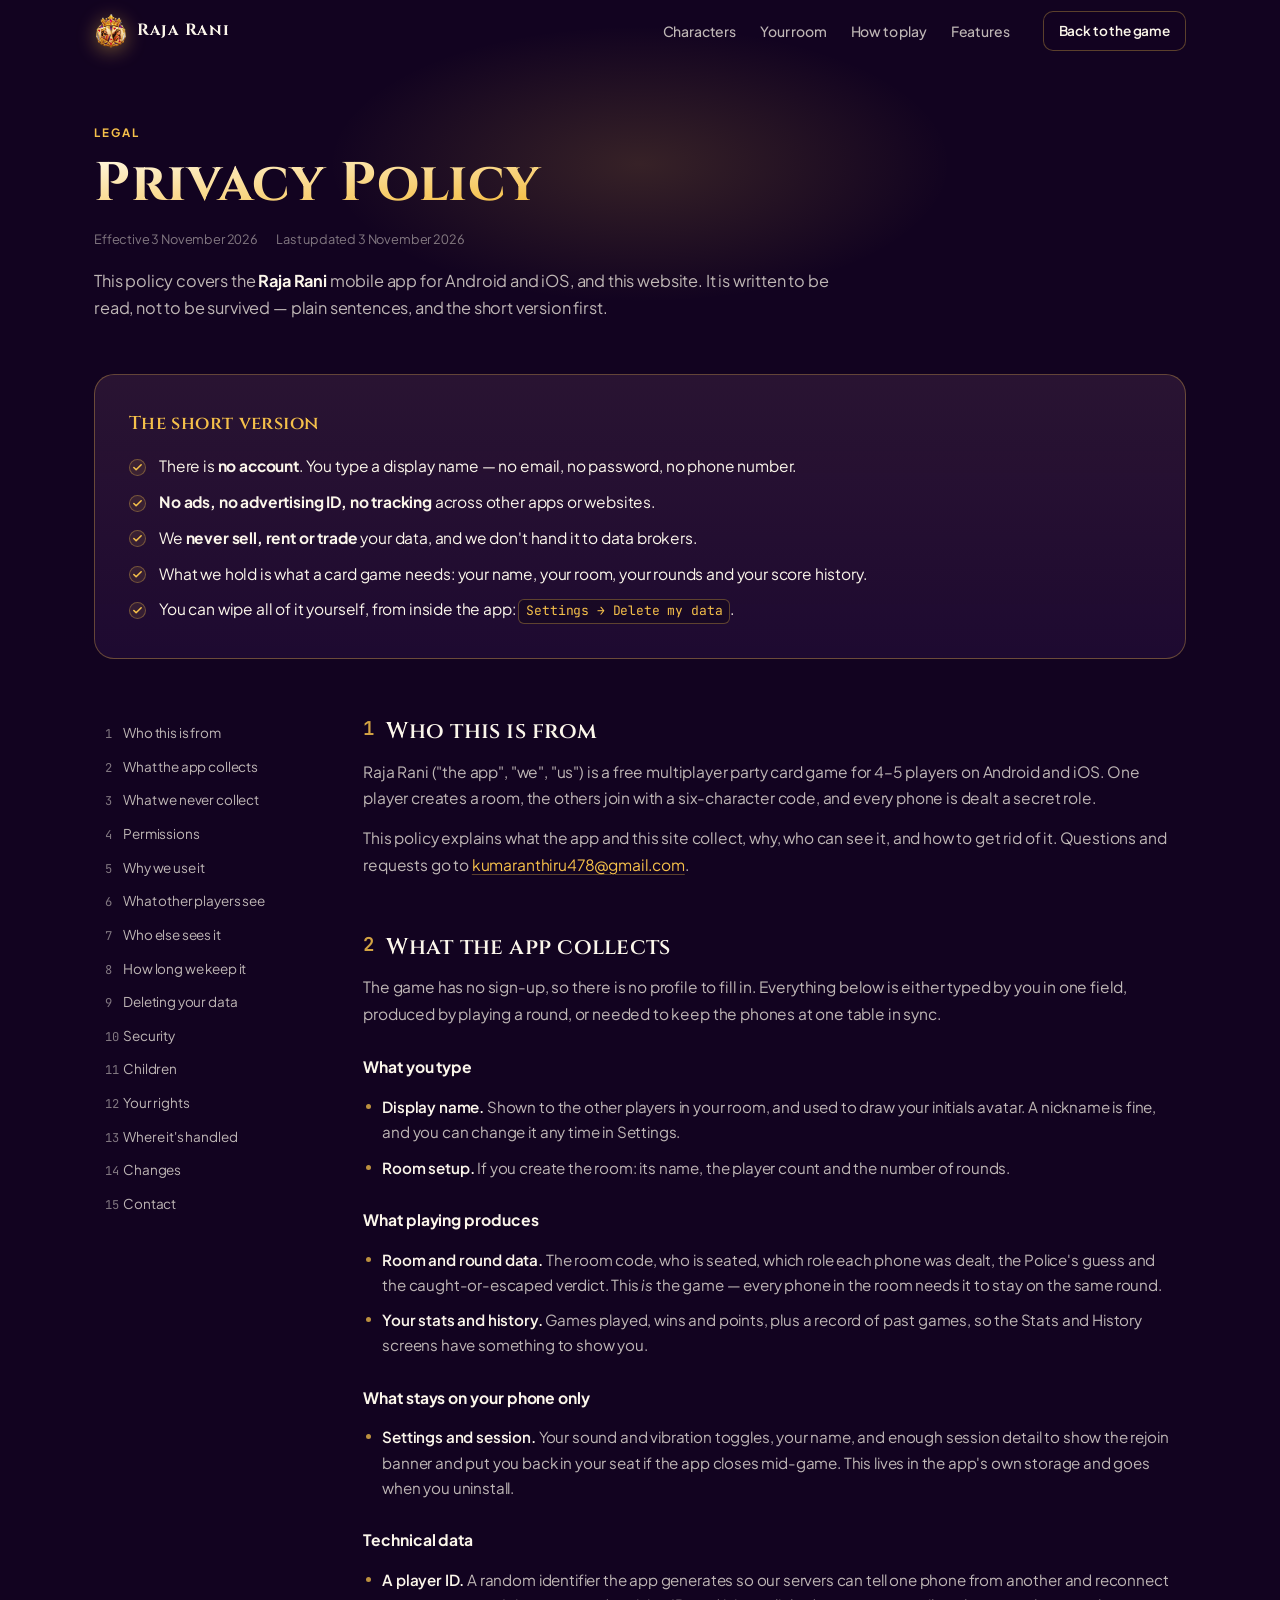
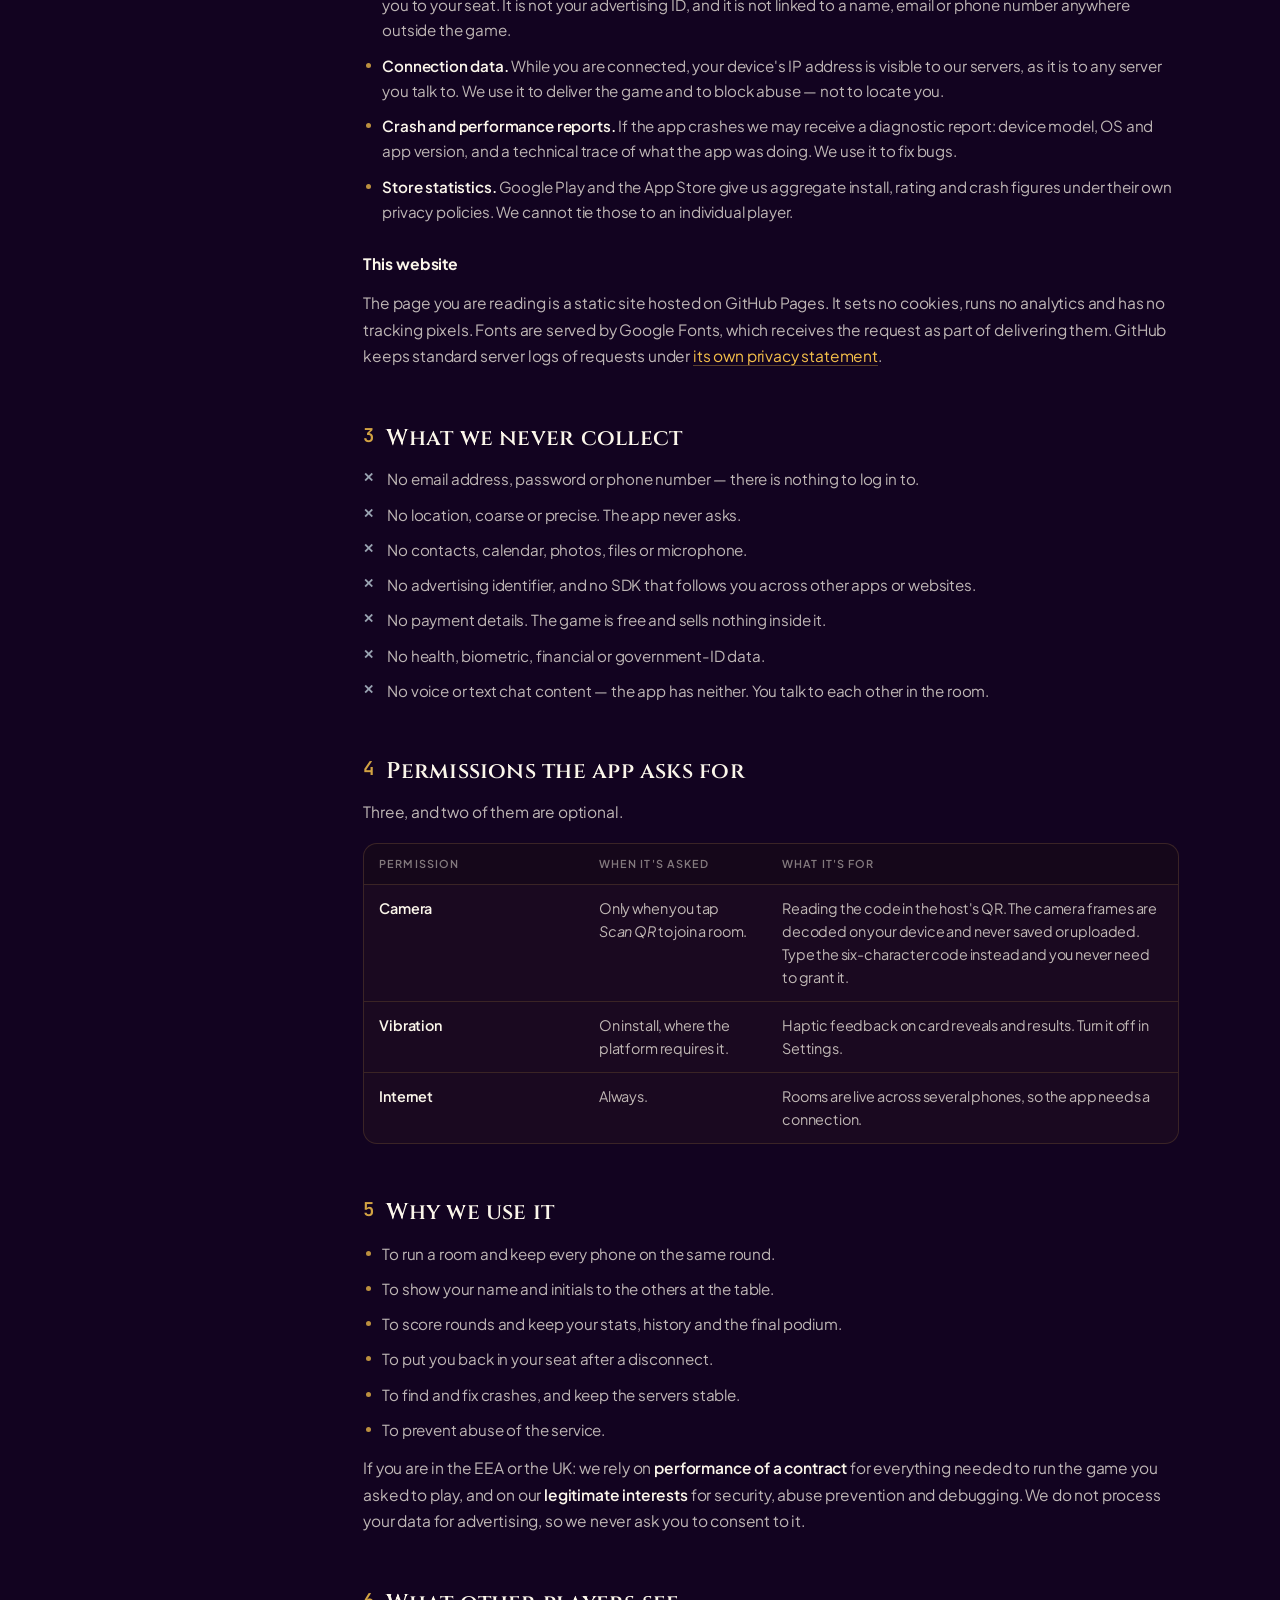
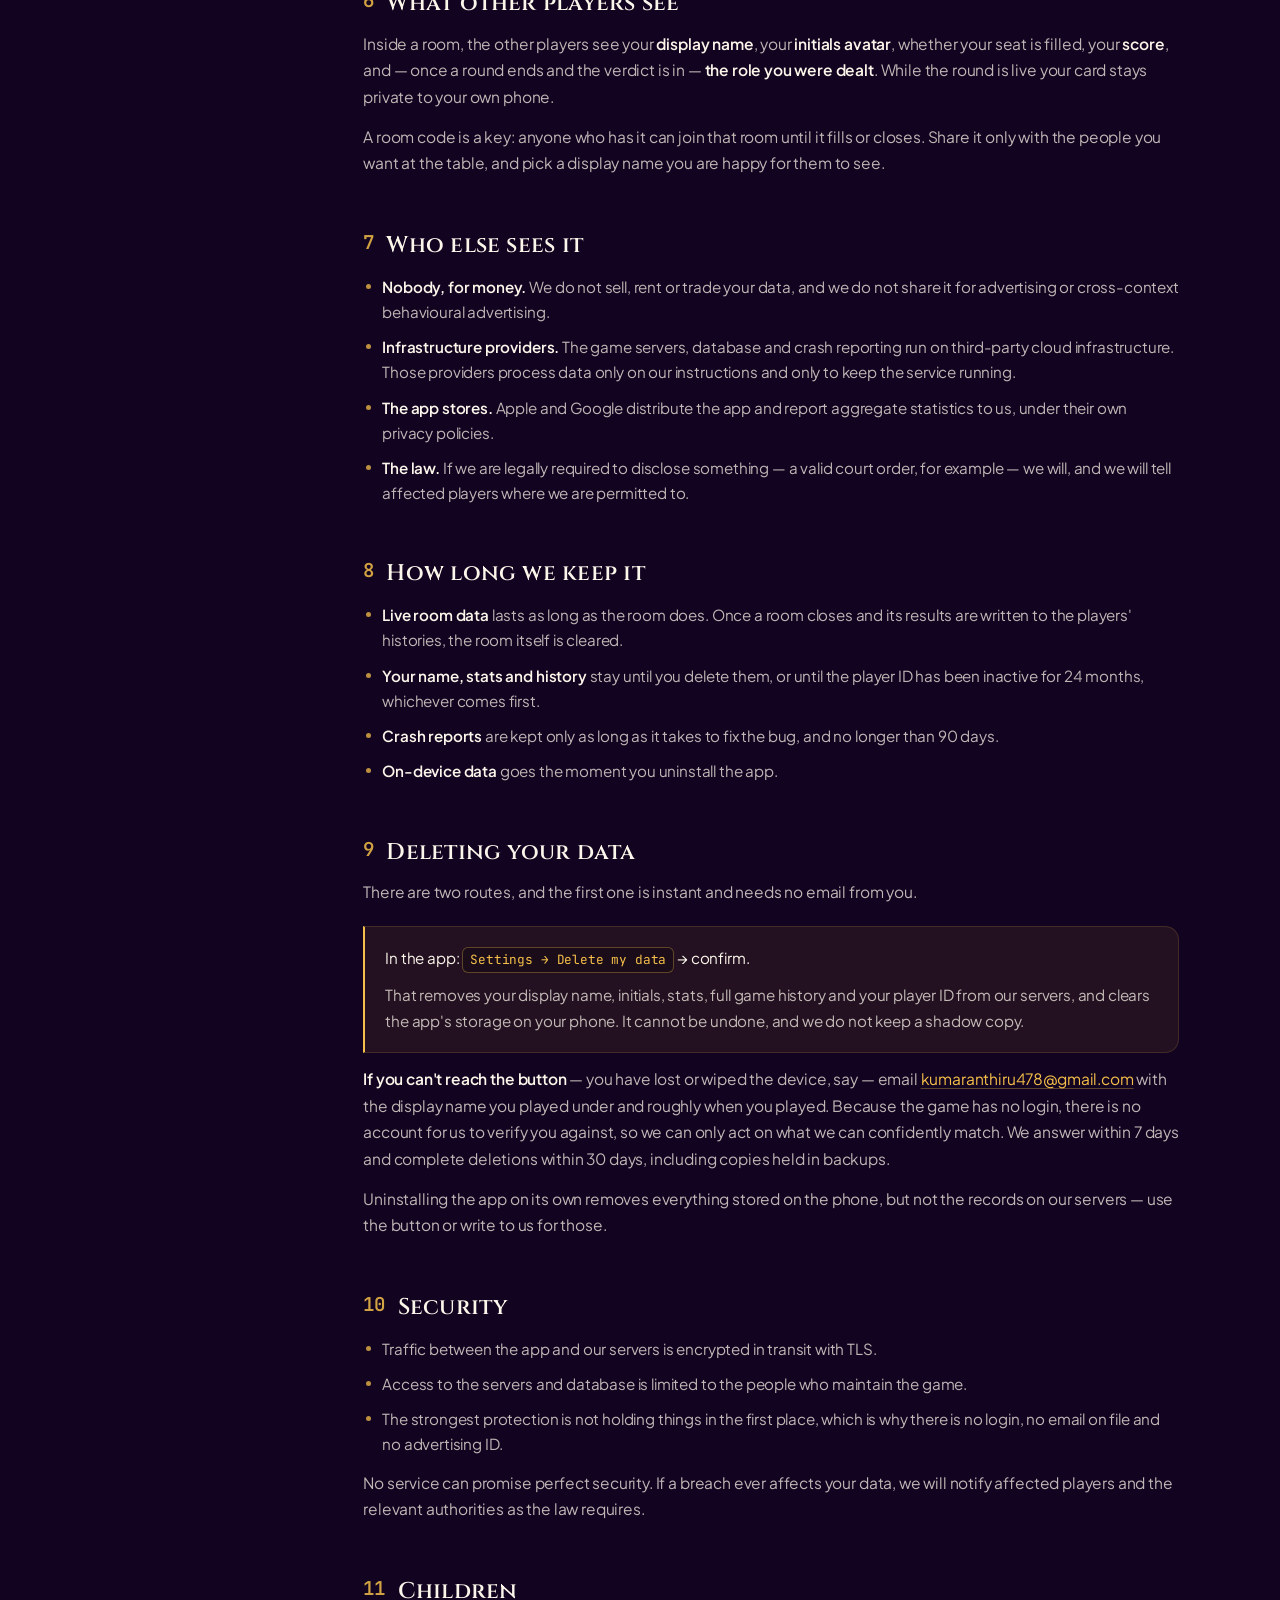
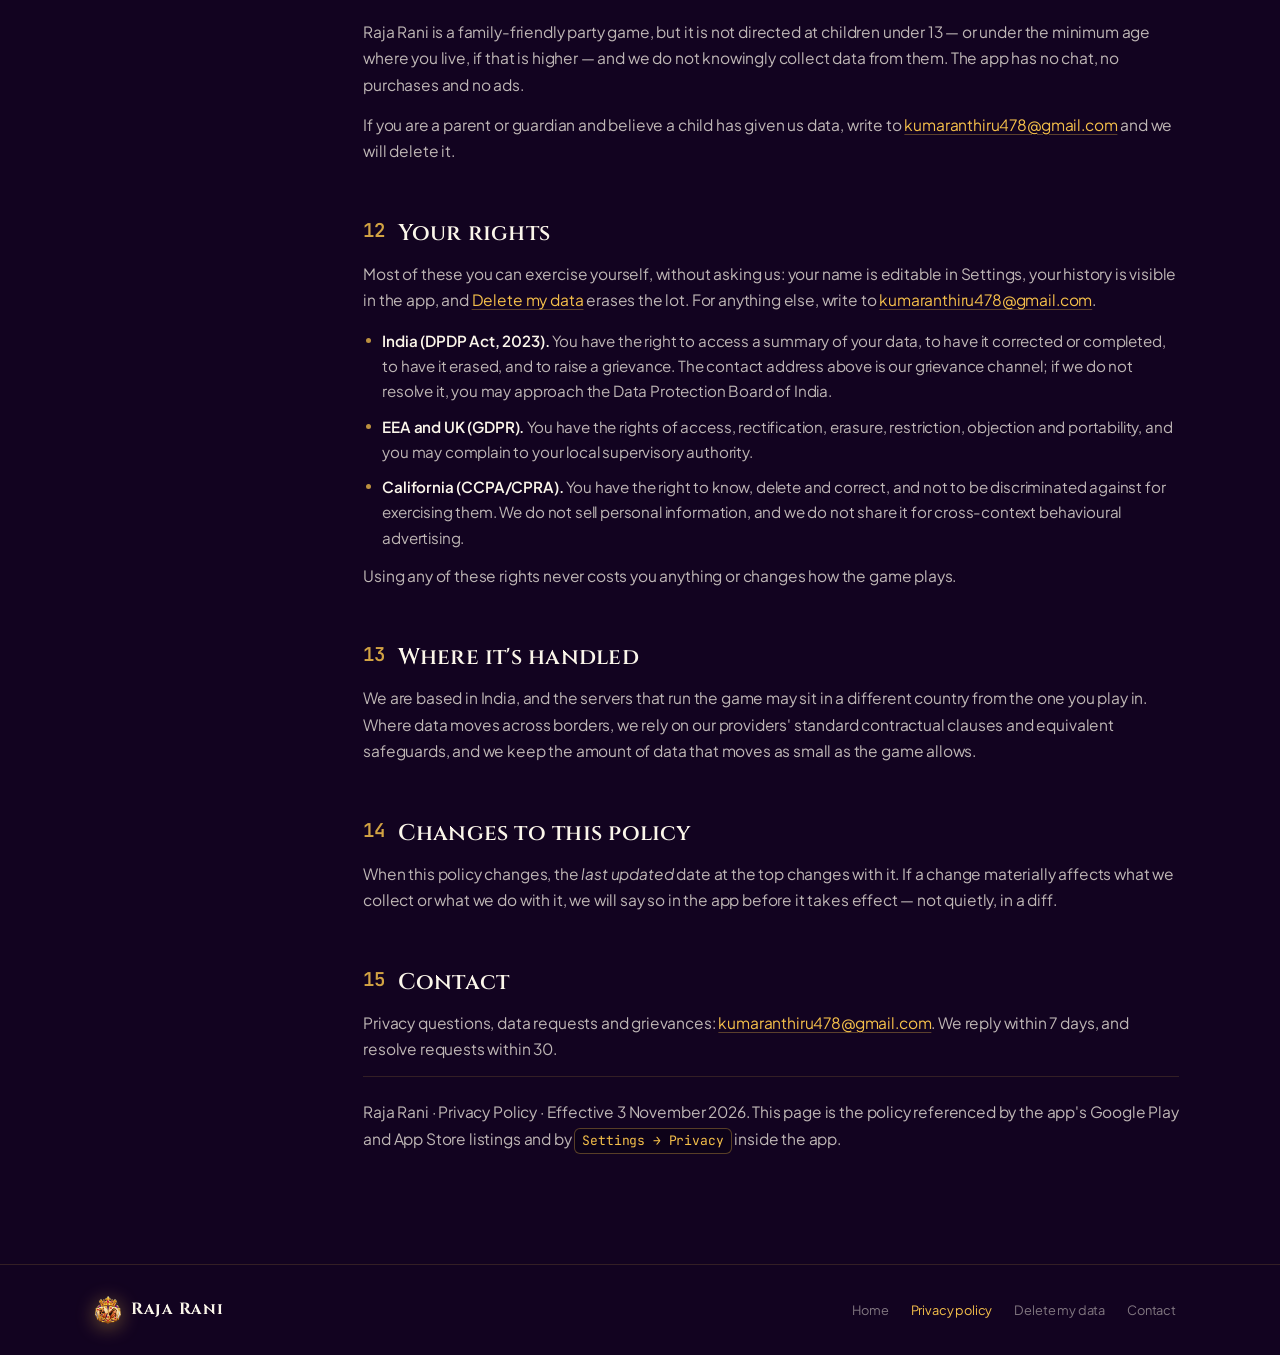
==== privacy.html @ 9cdfa35e "Add the privacy policy page required for the store listings Google Play and App Store review both ne" ====
<!DOCTYPE html>
<html lang="en">
<head>
<meta charset="utf-8">
<meta name="viewport" content="width=device-width, initial-scale=1, viewport-fit=cover">
<title>Privacy Policy — Raja Rani</title>
<meta name="description" content="The privacy policy for the Raja Rani multiplayer party card game: what the app collects, why, who can see it, and how to delete all of it. No login, no ads, no tracking.">
<meta name="color-scheme" content="dark">
<meta name="theme-color" content="#130321">
<meta name="robots" content="index, follow">
<meta property="og:title" content="Privacy Policy — Raja Rani">
<meta property="og:description" content="What the Raja Rani app collects, why, and how to delete it. No login, no ads, no tracking.">
<meta property="og:type" content="website">
<meta property="og:image" content="assets/img/logo.webp">
<link rel="preconnect" href="https://fonts.googleapis.com">
<link rel="preconnect" href="https://fonts.gstatic.com" crossorigin>
<link href="https://fonts.googleapis.com/css2?family=Cinzel:wght@500;600;700&family=Plus+Jakarta+Sans:wght@400;500;600;700&family=JetBrains+Mono:wght@500&display=swap" rel="stylesheet">
<link rel="stylesheet" href="styles.css">
<link rel="icon" href="assets/img/logo.webp">
<link rel="canonical" href="https://iamthirukkumaran.github.io/raja_rani/privacy.html">
</head>
<body>
<a class="skip-link" href="#main">Skip to content</a>

<!-- ───────── NAV ───────── -->
<header class="nav" id="nav">
  <div class="nav__inner">
    <a class="brand" href="index.html" aria-label="Raja Rani, back to the home page">
      <img class="brand__mark" src="assets/img/logo.webp" alt="" width="36" height="36" decoding="async">
      <span class="brand__name">Raja&nbsp;Rani</span>
    </a>
    <nav class="nav__links" aria-label="Sections">
      <a href="index.html#roles">Characters</a>
      <a href="index.html#rooms">Your room</a>
      <a href="index.html#round">How to play</a>
      <a href="index.html#features">Features</a>
    </nav>
    <div class="nav__actions">
      <a class="btn btn--ghost btn--sm" href="index.html">Back to the game</a>
    </div>
  </div>
</header>

<main id="main" class="legal-page">
<div class="wrap">

  <div class="legal-head">
    <div class="legal-head__glow" aria-hidden="true"></div>
    <p class="eyebrow">Legal</p>
    <h1 class="legal-title">Privacy&nbsp;Policy</h1>
    <p class="legal-meta">
      <span>Effective 3 November 2026</span>
      <span>Last updated 3 November 2026</span>
    </p>
    <p class="legal-intro">
      This policy covers the <strong>Raja Rani</strong> mobile app for Android and iOS, and this website.
      It is written to be read, not to be survived — plain sentences, and the short version first.
    </p>
  </div>

  <section class="tldr" aria-labelledby="tldr-t">
    <h2 class="tldr__title" id="tldr-t">The short version</h2>
    <ul class="tldr__list">
      <li>There is <strong>no account</strong>. You type a display name — no email, no password, no phone number.</li>
      <li><strong>No ads, no advertising ID, no tracking</strong> across other apps or websites.</li>
      <li>We <strong>never sell, rent or trade</strong> your data, and we don't hand it to data brokers.</li>
      <li>What we hold is what a card game needs: your name, your room, your rounds and your score history.</li>
      <li>You can wipe all of it yourself, from inside the app: <span class="lpath">Settings → Delete my data</span>.</li>
    </ul>
  </section>

  <div class="legal">

    <!-- contents rail -->
    <details class="legal__toc" id="toc" open>
      <summary>
        <span class="eyebrow">On this page</span>
        <svg class="legal__toc-chev" viewBox="0 0 24 24" width="16" height="16" fill="none" stroke="currentColor" stroke-width="2.4" stroke-linecap="round" stroke-linejoin="round" aria-hidden="true"><path d="m6 9 6 6 6-6"/></svg>
      </summary>
      <ol>
        <li><a href="#who">Who this is from</a></li>
        <li><a href="#collect">What the app collects</a></li>
        <li><a href="#never">What we never collect</a></li>
        <li><a href="#permissions">Permissions</a></li>
        <li><a href="#why">Why we use it</a></li>
        <li><a href="#players">What other players see</a></li>
        <li><a href="#sharing">Who else sees it</a></li>
        <li><a href="#retention">How long we keep it</a></li>
        <li><a href="#delete">Deleting your data</a></li>
        <li><a href="#security">Security</a></li>
        <li><a href="#children">Children</a></li>
        <li><a href="#rights">Your rights</a></li>
        <li><a href="#transfers">Where it's handled</a></li>
        <li><a href="#changes">Changes</a></li>
        <li><a href="#contact">Contact</a></li>
      </ol>
    </details>

    <!-- the policy -->
    <div class="legal__body">

      <section id="who">
        <h2>Who this is from</h2>
        <p>
          Raja Rani ("the app", "we", "us") is a free multiplayer party card game for 4–5 players on
          Android and iOS. One player creates a room, the others join with a six-character code, and
          every phone is dealt a secret role.
        </p>
        <p>
          This policy explains what the app and this site collect, why, who can see it, and how to get
          rid of it. Questions and requests go to <a href="mailto:kumaranthiru478@gmail.com">kumaranthiru478@gmail.com</a>.
        </p>
      </section>

      <section id="collect">
        <h2>What the app collects</h2>
        <p>
          The game has no sign-up, so there is no profile to fill in. Everything below is either typed
          by you in one field, produced by playing a round, or needed to keep the phones at one table in
          sync.
        </p>

        <h3>What you type</h3>
        <ul>
          <li><strong>Display name.</strong> Shown to the other players in your room, and used to draw your initials avatar. A nickname is fine, and you can change it any time in Settings.</li>
          <li><strong>Room setup.</strong> If you create the room: its name, the player count and the number of rounds.</li>
        </ul>

        <h3>What playing produces</h3>
        <ul>
          <li><strong>Room and round data.</strong> The room code, who is seated, which role each phone was dealt, the Police's guess and the caught-or-escaped verdict. This <em>is</em> the game — every phone in the room needs it to stay on the same round.</li>
          <li><strong>Your stats and history.</strong> Games played, wins and points, plus a record of past games, so the Stats and History screens have something to show you.</li>
        </ul>

        <h3>What stays on your phone only</h3>
        <ul>
          <li><strong>Settings and session.</strong> Your sound and vibration toggles, your name, and enough session detail to show the rejoin banner and put you back in your seat if the app closes mid-game. This lives in the app's own storage and goes when you uninstall.</li>
        </ul>

        <h3>Technical data</h3>
        <ul>
          <li><strong>A player ID.</strong> A random identifier the app generates so our servers can tell one phone from another and reconnect you to your seat. It is not your advertising ID, and it is not linked to a name, email or phone number anywhere outside the game.</li>
          <li><strong>Connection data.</strong> While you are connected, your device's IP address is visible to our servers, as it is to any server you talk to. We use it to deliver the game and to block abuse — not to locate you.</li>
          <li><strong>Crash and performance reports.</strong> If the app crashes we may receive a diagnostic report: device model, OS and app version, and a technical trace of what the app was doing. We use it to fix bugs.</li>
          <li><strong>Store statistics.</strong> Google Play and the App Store give us aggregate install, rating and crash figures under their own privacy policies. We cannot tie those to an individual player.</li>
        </ul>

        <h3>This website</h3>
        <p>
          The page you are reading is a static site hosted on GitHub Pages. It sets no cookies, runs no
          analytics and has no tracking pixels. Fonts are served by Google Fonts, which receives the
          request as part of delivering them. GitHub keeps standard server logs of requests under
          <a href="https://docs.github.com/site-policy/privacy-policies/github-general-privacy-statement" rel="noopener">its own privacy statement</a>.
        </p>
      </section>

      <section id="never">
        <h2>What we never collect</h2>
        <ul class="nolist">
          <li>No email address, password or phone number — there is nothing to log in to.</li>
          <li>No location, coarse or precise. The app never asks.</li>
          <li>No contacts, calendar, photos, files or microphone.</li>
          <li>No advertising identifier, and no SDK that follows you across other apps or websites.</li>
          <li>No payment details. The game is free and sells nothing inside it.</li>
          <li>No health, biometric, financial or government-ID data.</li>
          <li>No voice or text chat content — the app has neither. You talk to each other in the room.</li>
        </ul>
      </section>

      <section id="permissions">
        <h2>Permissions the app asks for</h2>
        <p>Three, and two of them are optional.</p>
        <div class="ltable">
          <table>
            <thead>
              <tr><th scope="col">Permission</th><th scope="col">When it's asked</th><th scope="col">What it's for</th></tr>
            </thead>
            <tbody>
              <tr>
                <th scope="row">Camera</th>
                <td>Only when you tap <em>Scan QR</em> to join a room.</td>
                <td>Reading the code in the host's QR. The camera frames are decoded on your device and never saved or uploaded. Type the six-character code instead and you never need to grant it.</td>
              </tr>
              <tr>
                <th scope="row">Vibration</th>
                <td>On install, where the platform requires it.</td>
                <td>Haptic feedback on card reveals and results. Turn it off in Settings.</td>
              </tr>
              <tr>
                <th scope="row">Internet</th>
                <td>Always.</td>
                <td>Rooms are live across several phones, so the app needs a connection.</td>
              </tr>
            </tbody>
          </table>
        </div>
      </section>

      <section id="why">
        <h2>Why we use it</h2>
        <ul>
          <li>To run a room and keep every phone on the same round.</li>
          <li>To show your name and initials to the others at the table.</li>
          <li>To score rounds and keep your stats, history and the final podium.</li>
          <li>To put you back in your seat after a disconnect.</li>
          <li>To find and fix crashes, and keep the servers stable.</li>
          <li>To prevent abuse of the service.</li>
        </ul>
        <p>
          If you are in the EEA or the UK: we rely on <strong>performance of a contract</strong> for
          everything needed to run the game you asked to play, and on our <strong>legitimate
          interests</strong> for security, abuse prevention and debugging. We do not process your data
          for advertising, so we never ask you to consent to it.
        </p>
      </section>

      <section id="players">
        <h2>What other players see</h2>
        <p>
          Inside a room, the other players see your <strong>display name</strong>, your
          <strong>initials avatar</strong>, whether your seat is filled, your <strong>score</strong>,
          and — once a round ends and the verdict is in — <strong>the role you were dealt</strong>.
          While the round is live your card stays private to your own phone.
        </p>
        <p>
          A room code is a key: anyone who has it can join that room until it fills or closes. Share it
          only with the people you want at the table, and pick a display name you are happy for them to
          see.
        </p>
      </section>

      <section id="sharing">
        <h2>Who else sees it</h2>
        <ul>
          <li><strong>Nobody, for money.</strong> We do not sell, rent or trade your data, and we do not share it for advertising or cross-context behavioural advertising.</li>
          <li><strong>Infrastructure providers.</strong> The game servers, database and crash reporting run on third-party cloud infrastructure. Those providers process data only on our instructions and only to keep the service running.</li>
          <li><strong>The app stores.</strong> Apple and Google distribute the app and report aggregate statistics to us, under their own privacy policies.</li>
          <li><strong>The law.</strong> If we are legally required to disclose something — a valid court order, for example — we will, and we will tell affected players where we are permitted to.</li>
        </ul>
      </section>

      <section id="retention">
        <h2>How long we keep it</h2>
        <ul>
          <li><strong>Live room data</strong> lasts as long as the room does. Once a room closes and its results are written to the players' histories, the room itself is cleared.</li>
          <li><strong>Your name, stats and history</strong> stay until you delete them, or until the player ID has been inactive for 24 months, whichever comes first.</li>
          <li><strong>Crash reports</strong> are kept only as long as it takes to fix the bug, and no longer than 90 days.</li>
          <li><strong>On-device data</strong> goes the moment you uninstall the app.</li>
        </ul>
      </section>

      <section id="delete">
        <h2>Deleting your data</h2>
        <p>
          There are two routes, and the first one is instant and needs no email from you.
        </p>
        <div class="lnote">
          <p>In the app: <span class="lpath">Settings → Delete my data</span> → confirm.</p>
          <p>
            That removes your display name, initials, stats, full game history and your player ID from
            our servers, and clears the app's storage on your phone. It cannot be undone, and we do not
            keep a shadow copy.
          </p>
        </div>
        <p>
          <strong>If you can't reach the button</strong> — you have lost or wiped the device, say — email
          <a href="mailto:kumaranthiru478@gmail.com">kumaranthiru478@gmail.com</a> with the display name you played under and
          roughly when you played. Because the game has no login, there is no account for us to verify
          you against, so we can only act on what we can confidently match. We answer within 7 days and
          complete deletions within 30 days, including copies held in backups.
        </p>
        <p>
          Uninstalling the app on its own removes everything stored on the phone, but not the records on
          our servers — use the button or write to us for those.
        </p>
      </section>

      <section id="security">
        <h2>Security</h2>
        <ul>
          <li>Traffic between the app and our servers is encrypted in transit with TLS.</li>
          <li>Access to the servers and database is limited to the people who maintain the game.</li>
          <li>The strongest protection is not holding things in the first place, which is why there is no login, no email on file and no advertising ID.</li>
        </ul>
        <p>
          No service can promise perfect security. If a breach ever affects your data, we will notify
          affected players and the relevant authorities as the law requires.
        </p>
      </section>

      <section id="children">
        <h2>Children</h2>
        <p>
          Raja Rani is a family-friendly party game, but it is not directed at children under 13 — or
          under the minimum age where you live, if that is higher — and we do not knowingly collect data
          from them. The app has no chat, no purchases and no ads.
        </p>
        <p>
          If you are a parent or guardian and believe a child has given us data, write to
          <a href="mailto:kumaranthiru478@gmail.com">kumaranthiru478@gmail.com</a> and we will delete it.
        </p>
      </section>

      <section id="rights">
        <h2>Your rights</h2>
        <p>
          Most of these you can exercise yourself, without asking us: your name is editable in Settings,
          your history is visible in the app, and <a href="#delete">Delete my data</a> erases the lot.
          For anything else, write to <a href="mailto:kumaranthiru478@gmail.com">kumaranthiru478@gmail.com</a>.
        </p>
        <ul>
          <li><strong>India (DPDP Act, 2023).</strong> You have the right to access a summary of your data, to have it corrected or completed, to have it erased, and to raise a grievance. The contact address above is our grievance channel; if we do not resolve it, you may approach the Data Protection Board of India.</li>
          <li><strong>EEA and UK (GDPR).</strong> You have the rights of access, rectification, erasure, restriction, objection and portability, and you may complain to your local supervisory authority.</li>
          <li><strong>California (CCPA/CPRA).</strong> You have the right to know, delete and correct, and not to be discriminated against for exercising them. We do not sell personal information, and we do not share it for cross-context behavioural advertising.</li>
        </ul>
        <p>Using any of these rights never costs you anything or changes how the game plays.</p>
      </section>

      <section id="transfers">
        <h2>Where it's handled</h2>
        <p>
          We are based in India, and the servers that run the game may sit in a different country from
          the one you play in. Where data moves across borders, we rely on our providers' standard
          contractual clauses and equivalent safeguards, and we keep the amount of data that moves as
          small as the game allows.
        </p>
      </section>

      <section id="changes">
        <h2>Changes to this policy</h2>
        <p>
          When this policy changes, the <em>last updated</em> date at the top changes with it. If a change
          materially affects what we collect or what we do with it, we will say so in the app before it
          takes effect — not quietly, in a diff.
        </p>
      </section>

      <section id="contact">
        <h2>Contact</h2>
        <p>
          Privacy questions, data requests and grievances: <a href="mailto:kumaranthiru478@gmail.com">kumaranthiru478@gmail.com</a>.
          We reply within 7 days, and resolve requests within 30.
        </p>
      </section>

      <p class="legal__end">
        Raja Rani · Privacy Policy · Effective 3 November 2026.
        This page is the policy referenced by the app's Google Play and App Store listings and by
        <span class="lpath">Settings → Privacy</span> inside the app.
      </p>

    </div>
  </div>
</div>
</main>

<footer class="footer">
  <div class="wrap footer__inner">
    <a class="brand brand--sm" href="index.html">
      <img class="brand__mark" src="assets/img/logo.webp" alt="" width="30" height="30" loading="lazy" decoding="async">
      <span class="brand__name">Raja Rani</span>
    </a>
    <nav class="footer__links" aria-label="Legal">
      <a href="index.html">Home</a>
      <a href="privacy.html" aria-current="page">Privacy policy</a>
      <a href="privacy.html#delete">Delete my data</a>
      <a href="mailto:kumaranthiru478@gmail.com">Contact</a>
    </nav>
  </div>
</footer>

<script src="app.js" defer></script>
</body>
</html>
---- styles.css ----
/* ============================================================
   Raja Rani — royal night palace
   Cinzel for titles, Plus Jakarta Sans for everything else.
   ============================================================ */

/* ---------- Tokens ---------- */

:root {
  --night:  #22073A;
  --royal:  #3A1460;
  --gold:   #F5C04A;
  --ivory:  #FBF6EA;

  --bg:         #120320;
  --bg-2:       #1A0630;
  --surface:    rgba(245, 192, 74, 0.035);
  --surface-2:  rgba(245, 192, 74, 0.075);
  --solid:      #230A3C;
  --border:     rgba(245, 192, 74, 0.145);
  --border-2:   rgba(245, 192, 74, 0.32);

  --text:   #FBF6EA;
  --text-2: rgba(251, 246, 234, 0.74);
  --muted:  rgba(251, 246, 234, 0.48);

  --r-raja:   #F5C04A;
  --r-rani:   #FF9DBE;
  --r-mantri: #B99BFF;
  --r-police: #6FB4FF;
  --r-thief:  #9AA4B2;
  --win:  #5FD98A;
  --lose: #FF6B6B;

  /* strong curves — the built-in CSS easings are too weak */
  --ease-out:    cubic-bezier(0.23, 1, 0.32, 1);
  --ease-in-out: cubic-bezier(0.77, 0, 0.175, 1);

  --r-sm: 10px;
  --r-md: 14px;
  --r-lg: 20px;
  --r-xl: 28px;
  --nav-h: 62px;

  color-scheme: dark;
}

/* ---------- Base ---------- */

*, *::before, *::after { box-sizing: border-box; }

html {
  -webkit-text-size-adjust: 100%;
  -webkit-tap-highlight-color: transparent;
  scroll-behavior: smooth;
  scroll-padding-top: calc(var(--nav-h) + 18px);
  overscroll-behavior: none;
}
@media (prefers-reduced-motion: reduce) { html { scroll-behavior: auto; } }

body {
  margin: 0;
  background: var(--bg);
  color: var(--text);
  font-family: "Plus Jakarta Sans", -apple-system, BlinkMacSystemFont, "Segoe UI", sans-serif;
  font-size: 16px;
  line-height: 1.58;
  letter-spacing: -0.01em;
  -webkit-font-smoothing: antialiased;
  overflow-x: hidden;
  overscroll-behavior: none;
  padding-bottom: env(safe-area-inset-bottom);
}

img, svg { display: block; max-width: 100%; }
img { height: auto; }
button { font: inherit; color: inherit; }
a { color: inherit; text-decoration: none; }
button, a, [role="button"] { touch-action: manipulation; }

:focus-visible { outline: 2px solid var(--gold); outline-offset: 3px; border-radius: 6px; }
::selection { background: var(--gold); color: var(--night); }

.sr-only {
  position: absolute; width: 1px; height: 1px;
  padding: 0; margin: -1px; overflow: hidden;
  clip-path: inset(50%); white-space: nowrap;
}

.skip-link {
  position: fixed; top: 10px; left: 50%;
  transform: translate(-50%, -160%);
  opacity: 0; pointer-events: none; z-index: 100;
  padding: 10px 16px; border-radius: 999px;
  background: var(--gold); color: var(--night);
  font-weight: 700; font-size: 14px;
  transition: transform 180ms var(--ease-out), opacity 180ms var(--ease-out);
}
.skip-link:focus { transform: translate(-50%, 0); opacity: 1; pointer-events: auto; }

/* ---------- Typography ---------- */

.display {
  margin: 0;
  font-family: Cinzel, Georgia, serif;
  font-weight: 700;
  font-size: clamp(3.4rem, 11vw, 7.4rem);
  line-height: 0.96;
  letter-spacing: 0.012em;
  text-wrap: balance;
  background: linear-gradient(174deg, #FFF6DC 2%, var(--gold) 48%, #C07E1A 100%);
  -webkit-background-clip: text; background-clip: text;
  -webkit-text-fill-color: transparent; color: transparent;
  filter: drop-shadow(0 10px 30px rgba(245, 192, 74, .22));
}

.h2 {
  margin: 0;
  font-family: Cinzel, Georgia, serif;
  font-weight: 600;
  font-size: clamp(1.8rem, 3.6vw, 2.8rem);
  line-height: 1.12;
  letter-spacing: 0.004em;
  text-wrap: balance;
}
.h3 {
  margin: 0;
  font-family: Cinzel, Georgia, serif;
  font-weight: 600;
  font-size: clamp(1.1rem, 1.8vw, 1.4rem);
  letter-spacing: 0.012em;
}

.eyebrow {
  margin: 0 0 14px;
  font-size: 0.72rem; font-weight: 700;
  letter-spacing: 0.18em; text-transform: uppercase;
  color: var(--gold);
}

.lede {
  margin: 22px 0 0; max-width: 48ch;
  font-size: clamp(1.05rem, 1.35vw, 1.22rem);
  line-height: 1.6; color: var(--text-2);
}
.section__lede {
  margin: 18px 0 0; max-width: 62ch;
  font-size: 1.01rem; line-height: 1.68; color: var(--text-2);
}

b, strong { font-weight: 700; color: var(--text); }

/* ---------- Layout ---------- */

.wrap { width: 100%; max-width: 1180px; margin-inline: auto; padding-inline: clamp(20px, 5vw, 44px); }
.wrap--narrow { max-width: 780px; }
.section { padding-block: clamp(70px, 10vw, 128px); position: relative; }
.section__head { margin-bottom: clamp(34px, 4.6vw, 56px); }

/* ---------- Nav ---------- */

.nav { position: fixed; inset: 0 0 auto; z-index: 50; height: var(--nav-h); padding-top: env(safe-area-inset-top); }
.nav::before {
  content: ""; position: absolute; inset: 0;
  background: color-mix(in srgb, var(--bg) 70%, transparent);
  backdrop-filter: blur(20px) saturate(170%);
  -webkit-backdrop-filter: blur(20px) saturate(170%);
  mask-image: linear-gradient(to bottom, #000 72%, transparent 100%);
  opacity: 0; transition: opacity 240ms var(--ease-out);
  pointer-events: none;
}
.nav.is-stuck::before { opacity: 1; }
.nav__inner {
  position: relative; height: var(--nav-h);
  max-width: 1180px; margin-inline: auto;
  padding-inline: clamp(16px, 5vw, 44px);
  display: flex; align-items: center; gap: 22px;
}

.brand { display: inline-flex; align-items: center; gap: 9px; flex-shrink: 0; }
.brand__mark { width: 34px; height: 34px; object-fit: contain; filter: drop-shadow(0 3px 10px rgba(245,192,74,.45)); }
.brand--sm .brand__mark { width: 28px; height: 28px; }
.brand__name {
  font-family: Cinzel, Georgia, serif;
  font-weight: 700; font-size: 1.02rem; letter-spacing: 0.045em;
}

.nav__links { display: flex; gap: 2px; margin-left: auto; }
.nav__links a {
  padding: 7px 11px; border-radius: 9px;
  font-size: 0.875rem; font-weight: 500; color: var(--text-2);
  transition: color 160ms ease, background-color 160ms ease;
}
.nav__actions { display: flex; align-items: center; }

/* ---------- Buttons ---------- */

.btn {
  display: inline-flex; align-items: center; justify-content: center; gap: 8px;
  padding: 11px 20px; border-radius: 11px;
  border: 1px solid var(--border-2);
  background: var(--surface-2); color: var(--gold);
  font-weight: 600; font-size: 0.92rem; cursor: pointer; user-select: none;
  transition: transform 140ms var(--ease-out), background-color 170ms ease, border-color 170ms ease, box-shadow 170ms ease;
}
.btn:active { transform: scale(0.97); }
.btn--sm { padding: 8px 15px; font-size: 0.85rem; border-radius: 10px; }
.btn--lg { padding: 14px 28px; font-size: 1rem; border-radius: 13px; }
.btn--gold {
  background: linear-gradient(152deg, #FFD574, var(--gold) 45%, #D79B26);
  color: #2A0E02; border-color: transparent; font-weight: 700;
  box-shadow: 0 14px 32px -16px rgba(245, 192, 74, .95);
}
.btn--ghost { background: rgba(18,3,32,.5); color: var(--text); }

@media (hover: hover) and (pointer: fine) {
  .nav__links a:hover { color: var(--gold); background: var(--surface); }
  .btn--gold:hover { box-shadow: 0 18px 40px -16px rgba(245, 192, 74, 1); }
  .btn--ghost:hover, .btn:not(.btn--gold):hover { border-color: var(--gold); background: var(--surface-2); }
}

/* ═══════════ HERO ═══════════ */

.hero {
  position: relative; overflow: hidden;
  padding-top: calc(var(--nav-h) + clamp(40px, 7vh, 86px));
  padding-bottom: 0;
  min-height: 100svh;
  display: flex; flex-direction: column; justify-content: center;
}
.hero__bg { position: absolute; inset: 0; }
.hero__bg img {
  width: 100%; height: 100%;
  object-fit: cover; object-position: 50% 28%;
  opacity: .8;
}
.hero__veil {
  position: absolute; inset: 0;
  background:
    radial-gradient(72% 52% at 50% 34%, rgba(18,3,32,.26), rgba(18,3,32,.8) 74%),
    linear-gradient(to bottom, rgba(18,3,32,.72) 0%, rgba(18,3,32,.25) 32%, rgba(18,3,32,.9) 86%, var(--bg) 100%);
}
/* still gold rays — no looping rotation */
.hero__rays {
  position: absolute; top: -52%; left: 50%; width: 118vmax; aspect-ratio: 1;
  transform: translateX(-50%);
  background: repeating-conic-gradient(from 0deg at 50% 50%,
    color-mix(in srgb, var(--gold) 9%, transparent) 0deg 2.4deg,
    transparent 2.4deg 11deg);
  mask-image: radial-gradient(34% 34% at 50% 50%, #000 0%, transparent 70%);
  opacity: .5; pointer-events: none;
}
.hero__fade {
  position: absolute; inset: auto 0 0; height: 180px;
  background: linear-gradient(to bottom, transparent, var(--bg) 82%);
  pointer-events: none;
}

.hero__inner {
  position: relative; z-index: 3;
  display: grid; justify-items: center; text-align: center;
}
.hero__logo {
  width: clamp(104px, 13vw, 158px); height: auto;
  margin-bottom: 18px;
  filter: drop-shadow(0 16px 40px rgba(245, 192, 74, .45));
}
.hero .lede { margin-inline: auto; }

.chips { display: flex; flex-wrap: wrap; justify-content: center; gap: 7px; margin-top: 24px; }
.chip {
  padding: 6px 14px; border-radius: 999px;
  border: 1px solid var(--border);
  background: rgba(18, 3, 32, .5);
  backdrop-filter: blur(8px); -webkit-backdrop-filter: blur(8px);
  font-size: 0.8rem; font-weight: 500; color: var(--text-2);
}
.chip--gold { border-color: var(--border-2); color: var(--gold); font-weight: 700; }

.hero__cta { display: flex; flex-wrap: wrap; justify-content: center; gap: 11px; margin-top: 30px; }

/* the cast, lined up on the palace steps */
.cast {
  position: relative; z-index: 2;
  margin-top: clamp(22px, 4vw, 48px);
  display: flex; align-items: flex-end; justify-content: center;
  padding-inline: 12px;
}
.cast::after {
  content: ""; position: absolute; inset: auto 6% 34px;
  height: 1px;
  background: linear-gradient(90deg, transparent, var(--border-2) 22%, var(--gold) 50%, var(--border-2) 78%, transparent);
  opacity: .5;
}
.cast__fig {
  position: relative; margin: 0;
  width: clamp(76px, 11.4vw, 150px);
  margin-inline: clamp(-14px, -0.6vw, -4px);
  transition: transform 320ms var(--ease-out);
}
.cast__fig--lead { width: clamp(96px, 14.6vw, 192px); z-index: 2; }
.cast__fig img {
  width: 100%; height: auto;
  filter: drop-shadow(0 24px 30px rgba(0, 0, 0, .72));
  /* the bust art has a flat bottom edge — fade it into the steps */
  -webkit-mask-image: linear-gradient(to bottom, #000 80%, transparent 100%);
  mask-image: linear-gradient(to bottom, #000 80%, transparent 100%);
}
.cast__fig figcaption {
  margin-top: 8px;
  font-family: Cinzel, Georgia, serif;
  font-size: clamp(0.62rem, 0.95vw, 0.82rem); font-weight: 600;
  letter-spacing: 0.14em; text-transform: uppercase;
  color: var(--muted);
  transition: color 220ms ease;
}
.cast__fig--lead figcaption { color: var(--gold); }

@media (hover: hover) and (pointer: fine) {
  .cast__fig:hover { transform: translateY(-8px); }
  .cast__fig:hover figcaption { color: var(--gold); }
}

/* ═══════════ PITCH ═══════════ */

.pitch__grid {
  display: grid; grid-template-columns: minmax(0, 1.08fr) minmax(0, 0.92fr);
  gap: clamp(28px, 4.5vw, 64px); align-items: center;
}
.pitch__points { list-style: none; margin: 26px 0 0; padding: 0; display: grid; gap: 10px; }
.pitch__points li {
  position: relative; padding-left: 26px;
  font-size: 0.97rem; line-height: 1.6; color: var(--text-2);
}
.pitch__points li::before {
  content: ""; position: absolute; left: 2px; top: 0.56em;
  width: 10px; height: 10px; border-radius: 3px;
  background: var(--gold); transform: rotate(45deg);
}
.pitch__art { position: relative; display: grid; place-items: center; }
.pitch__deck {
  width: min(100%, 380px); height: auto;
  filter: drop-shadow(0 36px 54px rgba(0, 0, 0, .8));
  transform: rotate(-5deg);
}
.pitch__coins {
  position: absolute; right: -2%; bottom: -8%;
  width: min(44%, 190px); height: auto;
  filter: drop-shadow(0 20px 34px rgba(0, 0, 0, .7));
}

/* ═══════════ CHARACTER CARDS ═══════════ */

.deckgrid {
  display: grid; grid-template-columns: repeat(5, minmax(0, 1fr));
  gap: clamp(10px, 1.3vw, 18px);
}
.deckgrid__foot {
  display: flex; align-items: center; gap: 18px; flex-wrap: wrap;
  margin: 26px 0 0; font-size: 0.92rem; color: var(--muted); max-width: 70ch;
}

.flip {
  --role: var(--gold);
  display: block; width: 100%; aspect-ratio: 3 / 4.25;
  padding: 0; border: 0; background: none; cursor: pointer;
  perspective: 1100px;
  transition: transform 150ms var(--ease-out);
}
.flip:active { transform: scale(0.97); }
.flip[data-role="rani"]   { --role: var(--r-rani); }
.flip[data-role="mantri"] { --role: var(--r-mantri); }
.flip[data-role="police"] { --role: var(--r-police); }
.flip[data-role="thief"]  { --role: var(--r-thief); }

.flip__inner {
  position: relative; display: block; width: 100%; height: 100%;
  transform-style: preserve-3d;
  transition: transform 520ms var(--ease-in-out);
}
.flip[aria-pressed="true"] .flip__inner { transform: rotateY(180deg); }

.flip__face {
  position: absolute; inset: 0;
  backface-visibility: hidden; -webkit-backface-visibility: hidden;
  border-radius: 16px; overflow: hidden;
  border: 1px solid var(--border);
  box-shadow: 0 20px 44px -22px rgba(0, 0, 0, .9);
}
.flip__face img { width: 100%; height: 100%; object-fit: cover; }

.flip__back img { object-position: 50% 50%; }
.flip__hint {
  position: absolute; left: 50%; bottom: 13px; z-index: 2;
  transform: translateX(-50%);
  padding: 5px 13px; border-radius: 999px;
  background: rgba(9, 1, 18, .82);
  backdrop-filter: blur(6px); -webkit-backdrop-filter: blur(6px);
  border: 1px solid rgba(245, 192, 74, .3);
  font-size: 0.56rem; letter-spacing: 0.13em; text-transform: uppercase;
  color: var(--gold); white-space: nowrap;
}

.flip__front {
  transform: rotateY(180deg);
  border-color: color-mix(in srgb, var(--role) 42%, transparent);
  background: var(--bg-2);
}
.flip__front img { object-position: 50% 16%; }
.flip__front::after {
  content: ""; position: absolute; inset: 7px; z-index: 2;
  border: 1px solid color-mix(in srgb, var(--role) 32%, transparent);
  border-radius: 10px; pointer-events: none;
}
.rolecard__pts {
  position: absolute; top: 11px; right: 11px; z-index: 3;
  padding: 4px 9px; border-radius: 999px;
  background: rgba(18, 3, 32, .72);
  backdrop-filter: blur(8px); -webkit-backdrop-filter: blur(8px);
  border: 1px solid color-mix(in srgb, var(--role) 40%, transparent);
  font-size: 0.62rem; font-weight: 700; color: var(--role);
}
.rolecard__text {
  position: absolute; inset: auto 0 0; z-index: 3;
  display: grid; gap: 1px;
  padding: 44px 12px 14px;
  background: linear-gradient(to top, rgba(14, 2, 26, .97) 42%, rgba(14, 2, 26, .72) 72%, transparent);
  text-align: center;
}
.rolecard__name {
  font-family: Cinzel, Georgia, serif;
  font-size: clamp(1rem, 1.5vw, 1.24rem); font-weight: 700;
  letter-spacing: 0.055em; color: var(--role);
}
.rolecard__sub { font-size: 0.72rem; color: var(--muted); }
.rolecard__note {
  margin-top: 8px; padding-top: 8px;
  border-top: 1px solid rgba(245, 192, 74, .18);
  font-size: 0.67rem; color: var(--text-2); line-height: 1.4;
}

@media (hover: hover) and (pointer: fine) {
  .flip:hover .flip__face { border-color: var(--border-2); }
  .flip[aria-pressed="true"]:hover .flip__front {
    border-color: var(--role);
    box-shadow: 0 20px 50px -20px color-mix(in srgb, var(--role) 55%, transparent);
  }
}

/* ═══════════ ROOMS ═══════════ */

.rooms { overflow: hidden; }
.rooms__bg { position: absolute; inset: 0; z-index: 0; }
.rooms__bg::after {
  content: ""; position: absolute; inset: 0;
  background: linear-gradient(to bottom, var(--bg) 0%, rgba(18,3,32,.84) 28%, rgba(18,3,32,.84) 72%, var(--bg) 100%);
}
.rooms__bg img { width: 100%; height: 100%; object-fit: cover; opacity: .5; }
.rooms .wrap { position: relative; z-index: 1; }

.rooms__grid {
  display: grid; grid-template-columns: minmax(0, 1fr) minmax(0, 320px);
  gap: clamp(28px, 4vw, 56px); align-items: center;
}
.rooms__tiles { display: grid; gap: 12px; }

.tile {
  position: relative; overflow: hidden;
  display: flex; align-items: center; gap: 20px;
  padding: 20px 22px;
  border-radius: var(--r-lg);
  border: 1px solid var(--border);
  background: rgba(18, 3, 32, .62);
  backdrop-filter: blur(10px); -webkit-backdrop-filter: blur(10px);
  transition: transform 260ms var(--ease-out), border-color 260ms ease;
}
.tile__art {
  width: clamp(64px, 7vw, 86px); height: auto; flex-shrink: 0;
  filter: drop-shadow(0 12px 20px rgba(0, 0, 0, .6));
}
.tile h3 {
  margin: 0 0 5px;
  font-family: Cinzel, Georgia, serif; font-size: 1.02rem; font-weight: 600; letter-spacing: 0.035em;
}
.tile p { margin: 0; font-size: 0.9rem; line-height: 1.55; color: var(--text-2); }

@media (hover: hover) and (pointer: fine) {
  .tile:hover { transform: translateY(-3px); border-color: var(--border-2); }
}

.codepill { display: flex; gap: 4px; margin-top: 13px; }
.codepill b {
  display: grid; place-items: center;
  width: 25px; height: 31px; border-radius: 6px;
  background: rgba(0, 0, 0, .3); border: 1px solid var(--border);
  font-family: "JetBrains Mono", ui-monospace, monospace;
  font-size: 0.8rem; color: var(--gold);
}

/* device + royal table */
.rooms__device { position: relative; justify-self: center; width: 100%; max-width: 320px; }
.device {
  position: relative; width: 100%; aspect-ratio: 328 / 592;
  padding: 10px; border-radius: 44px;
  background: linear-gradient(165deg, rgba(245, 192, 74, .28), rgba(245, 192, 74, .06));
  border: 1px solid var(--border-2);
  box-shadow: 0 40px 90px -40px rgba(0, 0, 0, .95), 0 0 0 1px rgba(0, 0, 0, .4);
  transform: perspective(1400px) rotateY(-8deg) rotateX(2.5deg) translateZ(0);
  transition: transform 700ms var(--ease-out);
}
.device__screen {
  position: relative; height: 100%; border-radius: 35px; overflow: hidden;
  background: radial-gradient(90% 70% at 50% 0%, var(--royal), var(--night) 62%, #170429 100%);
  border: 1px solid rgba(0, 0, 0, .45);
}
.device__glare {
  position: absolute; inset: 0; border-radius: 44px; pointer-events: none;
  background: linear-gradient(118deg, rgba(255,255,255,.09) 0%, transparent 34%, transparent 66%, rgba(255,255,255,.05) 100%);
}
.device__shadow {
  position: absolute; left: 8%; right: 8%; bottom: -24px; height: 56px;
  background: radial-gradient(50% 50% at 50% 50%, rgba(0,0,0,.6), transparent 72%);
  filter: blur(14px); z-index: -1; pointer-events: none;
}

.lobby { position: absolute; inset: 0; display: flex; flex-direction: column; padding: 16px 14px 14px; }
.lobby__top { display: flex; gap: 7px; align-items: center; }
.roomchip {
  display: inline-flex; align-items: center; gap: 6px;
  padding: 6px 11px; border-radius: 999px;
  background: rgba(18, 3, 32, .62);
  backdrop-filter: blur(12px); -webkit-backdrop-filter: blur(12px);
  border: 1px solid var(--border);
  font-family: "JetBrains Mono", ui-monospace, monospace;
  font-size: 0.66rem; font-weight: 500; letter-spacing: 0.1em; color: var(--gold);
}
.roomchip--ghost { margin-left: auto; color: var(--muted); letter-spacing: 0.02em; font-family: inherit; }
.roomchip__dot {
  width: 5px; height: 5px; border-radius: 50%; background: var(--win);
  box-shadow: 0 0 0 3px color-mix(in srgb, var(--win) 22%, transparent);
}

.table { position: relative; flex: 1; margin: 8px 0; display: grid; place-items: center; }
.table::before {
  content: ""; position: absolute;
  width: 230px; aspect-ratio: 1; border-radius: 50%;
  background: radial-gradient(circle, color-mix(in srgb, var(--gold) 11%, transparent), transparent 66%);
  pointer-events: none;
}
.table__rim, .table__felt { position: absolute; border-radius: 50%; }
.table__rim {
  width: 146px; aspect-ratio: 1;
  background: conic-gradient(from 210deg, #C98B22, var(--gold), #8E5E12, var(--gold), #C98B22);
  box-shadow: 0 16px 40px -18px rgba(245, 192, 74, .6);
}
.table__felt {
  width: 128px; aspect-ratio: 1;
  background: radial-gradient(60% 60% at 50% 35%, #4B1C7A, #2A0B48 75%);
  border: 1px solid rgba(0, 0, 0, .35);
}
.deck-img {
  position: absolute; width: 54px; height: auto;
  filter: drop-shadow(0 8px 14px rgba(0, 0, 0, .7));
}

.seat {
  position: absolute; left: 50%; top: 50%;
  width: 54px;
  display: grid; justify-items: center; gap: 3px;
  transform: translate(-50%, -50%) rotate(var(--a)) translateY(-102px) rotate(calc(var(--a) * -1));
  text-align: center;
}
.seat b { font-size: 0.63rem; font-weight: 600; line-height: 1.2; }
.seat__tag {
  font-style: normal; font-size: 0.52rem; letter-spacing: 0.08em;
  text-transform: uppercase; color: var(--gold);
}
.seat--empty b { color: var(--muted); }

.ava {
  position: relative;
  display: grid; place-items: center;
  width: 30px; height: 30px; border-radius: 50%;
  background: linear-gradient(150deg, var(--gold), #C98B22);
  color: var(--night);
  font-size: 0.64rem; font-weight: 700;
  border: 1.5px solid rgba(18, 3, 32, .45);
  flex-shrink: 0;
}
.ava[data-c="2"] { background: linear-gradient(150deg, var(--r-rani), #C9557F); color: #2A0616; }
.ava[data-c="3"] { background: linear-gradient(150deg, var(--r-mantri), #6C45C4); color: #190636; }
.ava[data-c="4"] { background: linear-gradient(150deg, var(--r-police), #2C6FC4); color: #04162E; }
.ava--throne { background: none; border: 1.5px dashed var(--border-2); color: var(--gold); }
.ava__host {
  position: absolute; top: -8px; right: -6px;
  display: grid; place-items: center;
  width: 16px; height: 16px; border-radius: 50%;
  background: #1A0630; border: 1px solid var(--border-2);
  color: var(--gold);
}

.lobby__wait {
  margin: 11px 0 0; text-align: center;
  font-size: 0.64rem; letter-spacing: 0.04em; color: var(--muted);
}
.lobby__rounds {
  display: flex; align-items: center; justify-content: center; gap: 5px;
  margin-bottom: 12px;
}
.lr__label {
  margin-right: 4px;
  font-size: 0.56rem; letter-spacing: 0.1em; text-transform: uppercase; color: var(--muted);
}
.lr {
  display: grid; place-items: center;
  min-width: 26px; padding: 4px 6px; border-radius: 7px;
  background: rgba(0, 0, 0, .28); border: 1px solid var(--border);
  font-size: 0.64rem; font-weight: 600; color: var(--text-2);
  font-variant-numeric: tabular-nums;
}
.lr.is-on {
  background: color-mix(in srgb, var(--gold) 18%, transparent);
  border-color: var(--border-2); color: var(--gold);
}
.lobby__foot { display: flex; align-items: center; gap: 10px; }
.lobby__meta { font-size: 0.66rem; color: var(--muted); }
.lobby__btn {
  margin-left: auto; padding: 9px 16px; border-radius: 10px;
  background: linear-gradient(150deg, var(--gold), #DCA32F);
  color: var(--night); font-size: 0.74rem; font-weight: 700;
  box-shadow: 0 10px 24px -14px rgba(245, 192, 74, .9);
}

/* ═══════════ STEPS ═══════════ */

.steps {
  list-style: none; margin: 0; padding: 0;
  display: grid; grid-template-columns: repeat(5, minmax(0, 1fr));
  gap: clamp(10px, 1.3vw, 16px);
}
.step {
  position: relative; overflow: hidden;
  padding: 0 18px 22px;
  border-radius: var(--r-lg);
  border: 1px solid var(--border); background: var(--surface);
}
.step::after {
  content: ""; position: absolute; inset: 0 0 auto; height: 2px;
  background: linear-gradient(90deg, var(--gold), transparent); opacity: .5;
}
.step__art {
  width: 100%; height: clamp(84px, 9vw, 108px);
  object-fit: contain;
  margin: 22px auto 4px;
  filter: drop-shadow(0 14px 22px rgba(0, 0, 0, .66));
}
.step__n {
  display: grid; place-items: center;
  width: 27px; height: 27px; border-radius: 9px;
  background: var(--surface-2); border: 1px solid var(--border-2);
  color: var(--gold); font-size: 0.78rem; font-weight: 700;
  font-variant-numeric: tabular-nums;
}
.step h3 { margin: 12px 0 5px; font-size: 0.98rem; font-weight: 700; letter-spacing: -0.015em; }
.step p { margin: 0; font-size: 0.85rem; line-height: 1.5; color: var(--text-2); }

/* ═══════════ SCORING MATRIX ═══════════ */

.scorewrap {
  margin-top: clamp(40px, 5vw, 64px);
  display: grid; grid-template-columns: minmax(0, 0.8fr) minmax(0, 1.2fr);
  gap: clamp(24px, 3.5vw, 52px); align-items: start;
}
.scorewrap > * { min-width: 0; }
.scorewrap__copy p { margin: 14px 0 0; color: var(--text-2); font-size: 0.95rem; line-height: 1.65; }

.matrix {
  width: 100%; border-collapse: collapse;
  border: 1px solid var(--border); border-radius: var(--r-md);
  overflow: hidden; font-size: 0.93rem; background: var(--surface);
}
.matrix thead th {
  padding: 13px 16px; text-align: right;
  font-size: 0.7rem; letter-spacing: 0.1em; text-transform: uppercase;
  color: var(--muted); font-weight: 600;
  background: rgba(0, 0, 0, .2);
  border-bottom: 1px solid var(--border);
}
.matrix thead th:first-child { text-align: left; }
.matrix tbody th {
  display: flex; align-items: center; gap: 11px;
  padding: 10px 16px; text-align: left; font-weight: 600;
}
.matrix tbody th img {
  width: 34px; height: 34px; border-radius: 50%;
  object-fit: cover; object-position: 50% 14%;
  border: 1px solid var(--border-2); flex-shrink: 0;
}
.matrix tbody td {
  padding: 10px 16px; text-align: right;
  font-variant-numeric: tabular-nums; color: var(--text-2);
}
.matrix tbody tr { border-bottom: 1px solid var(--border); }
.matrix tbody tr:last-child { border-bottom: 0; }
.matrix tbody tr.is-live { background: color-mix(in srgb, var(--gold) 5%, transparent); }
.matrix .win  { color: var(--win); font-weight: 700; }
.matrix .lose { color: var(--muted); }

/* ═══════════ THE HUNT ═══════════ */

.trio {
  display: grid; grid-template-columns: repeat(3, minmax(0, 1fr));
  gap: clamp(12px, 1.4vw, 18px);
}
.tile--hunt {
  display: block; text-align: center;
  padding: 64px 22px 26px;
  background: var(--surface); backdrop-filter: none; -webkit-backdrop-filter: none;
}
.hunt__art {
  width: clamp(132px, 17vw, 186px); height: auto;
  margin: 0 auto 14px;
  filter: drop-shadow(0 22px 30px rgba(0, 0, 0, .7));
}
.stamp {
  position: absolute; top: 20px; left: 50%;
  padding: 5px 13px;
  border: 2px solid currentColor; border-radius: 7px;
  font-family: Cinzel, Georgia, serif;
  font-size: 0.84rem; font-weight: 700; letter-spacing: 0.15em;
  transform: translateX(-50%) rotate(-6deg) scale(1.24);
  opacity: 0;
  transition: transform 360ms var(--ease-out), opacity 300ms var(--ease-out);
  transition-delay: 240ms;
}
.reveal.is-in .stamp { transform: translateX(-50%) rotate(-6deg) scale(1); opacity: 1; }
.stamp--ask     { color: var(--gold); }
.stamp--caught  { color: var(--win); }
.stamp--escaped { color: var(--lose); }

.suspects { display: flex; justify-content: center; gap: 8px; margin-top: 16px; }
.sus {
  display: grid; place-items: center;
  width: 34px; height: 34px; border-radius: 50%;
  background: var(--surface-2); border: 1px solid var(--border);
  font-size: 0.7rem; font-weight: 700; color: var(--text-2);
}
.sus.is-picked {
  border-color: var(--gold); color: var(--gold);
  box-shadow: 0 0 0 3px color-mix(in srgb, var(--gold) 18%, transparent);
}

/* ═══════════ WINNER ═══════════ */

.winner { overflow: hidden; }
.winner__glow {
  position: absolute; inset: 0;
  background: radial-gradient(38% 48% at 24% 48%, color-mix(in srgb, var(--gold) 16%, transparent), transparent 70%);
  pointer-events: none;
}
.winner__grid {
  position: relative;
  display: grid; grid-template-columns: minmax(0, 0.92fr) minmax(0, 1.08fr);
  gap: clamp(26px, 4vw, 60px); align-items: center;
}
.winner__art { position: relative; margin: 0; display: grid; place-items: center; }
.winner__raja {
  width: min(100%, 420px); height: auto;
  filter: drop-shadow(0 34px 52px rgba(0, 0, 0, .8));
}
.winner__coins {
  position: absolute; left: -4%; bottom: -4%;
  width: min(42%, 180px); height: auto;
  filter: drop-shadow(0 18px 30px rgba(0, 0, 0, .7));
}

.podium-wrap { margin-top: clamp(26px, 3vw, 40px); }
.podium {
  display: grid; grid-template-columns: repeat(3, minmax(0, 1fr));
  align-items: end; gap: 10px;
  padding: 44px 18px 0;
  border-radius: var(--r-lg);
  border: 1px solid var(--border);
  background:
    radial-gradient(60% 70% at 50% 100%, color-mix(in srgb, var(--gold) 11%, transparent), transparent 70%),
    var(--surface);
  overflow: hidden;
}
.pod {
  position: relative;
  display: grid; justify-items: center; gap: 5px;
  padding: 16px 8px 40px;
  border-radius: 12px 12px 0 0;
  background: linear-gradient(to bottom, var(--surface-2), transparent);
  border: 1px solid var(--border); border-bottom: 0;
  transform-origin: bottom; transform: scaleY(0.6);
  transition: transform 620ms var(--ease-out);
}
.reveal.is-in .pod { transform: scaleY(1); }
.pod--1 { height: 200px; order: 2; border-color: var(--border-2); transition-delay: 120ms; }
.pod--2 { height: 162px; order: 1; }
.pod--3 { height: 146px; order: 3; transition-delay: 60ms; }
.pod b { font-size: 0.84rem; font-weight: 600; }
.pod em {
  font-style: normal; font-size: 1.05rem; font-weight: 700;
  color: var(--gold); font-variant-numeric: tabular-nums;
}
.pod i {
  position: absolute; left: 50%; bottom: 7px; transform: translateX(-50%);
  font-style: normal; line-height: 1;
  font-family: Cinzel, Georgia, serif; font-size: 1.6rem; font-weight: 700;
  color: color-mix(in srgb, var(--gold) 28%, transparent);
}
.pod__trophy {
  position: absolute; left: 50%; top: -34px;
  transform: translateX(-50%);
  width: 46px; height: auto;
  filter: drop-shadow(0 8px 18px rgba(245, 192, 74, .55));
}

/* ═══════════ FEATURES ═══════════ */

.bento {
  display: grid; grid-template-columns: repeat(3, minmax(0, 1fr));
  gap: clamp(12px, 1.4vw, 18px);
}
.card {
  position: relative; overflow: hidden;
  padding: clamp(20px, 2vw, 26px);
  border-radius: var(--r-lg);
  border: 1px solid var(--border); background: var(--surface);
  transition: transform 260ms var(--ease-out), border-color 260ms ease;
}
.card::before {
  content: ""; position: absolute; inset: 0 0 auto; height: 120px;
  background: linear-gradient(to bottom, rgba(245, 192, 74, .05), transparent);
  pointer-events: none;
}
.card__title {
  position: relative;
  display: flex; align-items: center; gap: 11px; margin: 0 0 14px;
  font-family: Cinzel, Georgia, serif; font-size: 1.02rem; font-weight: 600; letter-spacing: 0.035em;
}
.card__ico {
  display: grid; place-items: center;
  width: 32px; height: 32px; border-radius: 10px;
  background: var(--surface-2); border: 1px solid var(--border-2);
  color: var(--gold); flex-shrink: 0;
}
.card ul { list-style: none; margin: 0; padding: 0; display: grid; gap: 9px; }
.card li {
  position: relative; padding-left: 17px;
  font-size: 0.89rem; line-height: 1.52; color: var(--text-2);
}
.card li::before {
  content: ""; position: absolute; left: 2px; top: 0.58em;
  width: 5px; height: 5px; border-radius: 50%; background: var(--gold); opacity: .75;
}
@media (hover: hover) and (pointer: fine) {
  .card:hover { transform: translateY(-3px); border-color: var(--border-2); }
}

/* ═══════════ CTA / NEXT ═══════════ */

.next { padding-bottom: clamp(60px, 8vw, 110px); }
.next__inner {
  position: relative; overflow: hidden;
  padding: clamp(40px, 5.5vw, 70px) clamp(26px, 4vw, 54px);
  border-radius: var(--r-xl);
  border: 1px solid var(--border);
  background: var(--surface);
  text-align: center;
}
.next__glow {
  position: absolute; inset: auto -20% -70%; height: 180%;
  background: radial-gradient(44% 46% at 50% 100%, color-mix(in srgb, var(--gold) 22%, transparent), transparent 70%);
  pointer-events: none;
}
.next__inner > * { position: relative; }
.next__logo {
  width: clamp(72px, 9vw, 104px); height: auto; margin: 0 auto 18px;
  filter: drop-shadow(0 12px 30px rgba(245, 192, 74, .4));
}
.next .lede { margin-inline: auto; max-width: 42ch; }
.next__title {
  margin: clamp(38px, 5vw, 56px) 0 16px;
  font-family: Cinzel, Georgia, serif; font-size: 1rem; font-weight: 600;
  letter-spacing: 0.14em; text-transform: uppercase; color: var(--gold);
}
.nextlist {
  list-style: none; margin: 0 auto; padding: 0;
  display: grid; gap: 8px; max-width: 420px; text-align: left;
}
.nextlist li {
  display: flex; align-items: center; gap: 12px;
  padding: 12px 18px; border-radius: var(--r-md);
  border: 1px solid var(--border); background: rgba(0, 0, 0, .22);
  font-size: 0.9rem; color: var(--text-2);
}
.nextlist__dot { width: 7px; height: 7px; border-radius: 50%; flex-shrink: 0; border: 1.5px solid var(--gold); }

/* ═══════════ FOOTER ═══════════ */

.footer { border-top: 1px solid var(--border); padding-block: 30px; }
.footer__inner { display: flex; align-items: center; justify-content: space-between; gap: 16px; flex-wrap: wrap; }
.footer__legal { margin: 0; font-size: 0.8rem; color: var(--muted); }
.footer__links { display: flex; flex-wrap: wrap; gap: 4px 2px; }
.footer__links a {
  padding: 5px 10px; border-radius: 8px;
  font-size: 0.8rem; color: var(--muted);
  transition: color 160ms var(--ease-out), background-color 160ms var(--ease-out);
}
.footer__links a[aria-current="page"] { color: var(--gold); }
@media (hover: hover) and (pointer: fine) {
  .footer__links a:hover { color: var(--gold); background: var(--surface-2); }
}
@media (max-width: 560px) {
  .footer__inner { flex-direction: column; align-items: flex-start; gap: 14px; }
  .footer__links { margin-left: -10px; }
}

/* ═══════════ SCROLL REVEAL ═══════════ */

.js .reveal {
  opacity: 0; transform: translateY(14px);
  transition: opacity 640ms var(--ease-out), transform 640ms var(--ease-out);
  transition-delay: calc(var(--i, 0) * 65ms);
  will-change: opacity, transform;
}
.js .reveal.is-in { opacity: 1; transform: translateY(0); will-change: auto; }
/* the cast rises from the steps */
.js .cast__fig { transform: translateY(26px); }
.js .cast__fig.is-in { transform: translateY(0); }

/* ═══════════ RESPONSIVE ═══════════ */

@media (max-width: 1080px) {
  .pitch__grid, .scorewrap, .winner__grid { grid-template-columns: minmax(0, 1fr); }
  .pitch__grid > *, .winner__grid > * { min-width: 0; }
  .pitch__art { order: -1; }
  .winner__art { max-width: 420px; margin-inline: auto; }
  .rooms__grid { grid-template-columns: minmax(0, 1fr); }
  .rooms__device { order: -1; max-width: 300px; }
  .device { transform: none; }
  .steps { grid-template-columns: repeat(2, minmax(0, 1fr)); }
  .step:first-child { grid-column: span 2; }
}

@media (max-width: 940px) {
  .nav__links { display: none; }
  .nav__actions { margin-left: auto; }
  .deckgrid { grid-template-columns: repeat(3, minmax(0, 1fr)); }
  .bento { grid-template-columns: repeat(2, minmax(0, 1fr)); }
}

@media (max-width: 760px) {
  .hero { min-height: auto; padding-bottom: 0; }
  .cast { flex-wrap: nowrap; }
  .cast__fig { width: 19%; margin-inline: -2%; }
  .cast__fig--lead { width: 24%; }
  .cast__fig figcaption { font-size: 0.54rem; letter-spacing: 0.08em; }
  .cast::after { bottom: 26px; }
  .deckgrid { grid-template-columns: repeat(2, minmax(0, 1fr)); }
  .bento, .trio { grid-template-columns: 1fr; }
  .steps { grid-template-columns: 1fr; }
  .step:first-child { grid-column: auto; }
  .tile { gap: 16px; padding: 18px; }
  .matrix tbody th img { width: 28px; height: 28px; }
  .rooms__device { max-width: 286px; }
  .device { aspect-ratio: 328 / 560; }
  .seat { transform: translate(-50%, -50%) rotate(var(--a)) translateY(-98px) rotate(calc(var(--a) * -1)); }
  .table__rim { width: 136px; }
  .table__felt { width: 119px; }
  .table::before { width: 210px; }
  .podium { padding: 40px 10px 0; gap: 6px; }
  .pod i { font-size: 1.25rem; }
  .pitch__coins { right: 0; bottom: -4%; }
}

@media (max-width: 420px) {
  .deckgrid { gap: 10px; }
  .matrix thead th, .matrix tbody td { padding-inline: 11px; }
  .matrix tbody th { padding-inline: 11px; gap: 8px; }
}

/* ═══════════ LEGAL PAGES ═══════════ */

.legal-page { padding-top: calc(var(--nav-h) + clamp(30px, 6vw, 62px)); padding-bottom: clamp(60px, 9vw, 110px); }

.legal-head { position: relative; margin-bottom: clamp(30px, 4.4vw, 52px); }
.legal-head__glow {
  position: absolute; left: 50%; top: -120px; transform: translateX(-50%);
  width: min(720px, 100%); height: 320px; pointer-events: none;
  background: radial-gradient(60% 60% at 50% 50%, rgba(245, 192, 74, .16), transparent 72%);
}
.legal-title {
  position: relative; margin: 8px 0 0;
  font-family: Cinzel, Georgia, serif; font-weight: 700;
  font-size: clamp(2.1rem, 5.6vw, 3.4rem); line-height: 1.04;
  letter-spacing: 0.012em;
  background: linear-gradient(174deg, #FFF6DC 2%, var(--gold) 52%, #C07E1A 100%);
  -webkit-background-clip: text; background-clip: text;
  -webkit-text-fill-color: transparent; color: transparent;
}
.legal-meta {
  position: relative; margin: 16px 0 0; display: flex; flex-wrap: wrap; gap: 6px 18px;
  font-size: 0.8rem; color: var(--muted); font-variant-numeric: tabular-nums;
}
.legal-intro { position: relative; margin: 18px 0 0; max-width: 62ch; color: var(--text-2); font-size: 1.02rem; line-height: 1.68; }

/* the plain-English summary, above the formal text */
.tldr {
  position: relative; margin-bottom: clamp(32px, 4.6vw, 58px);
  padding: clamp(22px, 3vw, 34px);
  border: 1px solid var(--border-2); border-radius: var(--r-lg);
  background:
    linear-gradient(180deg, rgba(245, 192, 74, .07), rgba(245, 192, 74, .02)),
    var(--bg-2);
}
.tldr__title {
  margin: 0 0 4px; font-family: Cinzel, Georgia, serif;
  font-weight: 600; font-size: 1.16rem; letter-spacing: 0.02em; color: var(--gold);
}
.tldr__list { list-style: none; margin: 16px 0 0; padding: 0; display: grid; gap: 11px; }
.tldr__list li {
  position: relative; padding-left: 30px;
  color: var(--text); font-size: 0.97rem; line-height: 1.6;
}
.tldr__list li::before {
  content: ""; position: absolute; left: 0; top: 0.3em;
  width: 17px; height: 17px; border-radius: 50%;
  border: 1px solid var(--border-2);
  background:
    url("data:image/svg+xml,%3Csvg xmlns='http://www.w3.org/2000/svg' viewBox='0 0 24 24' fill='none' stroke='%23F5C04A' stroke-width='3.4' stroke-linecap='round' stroke-linejoin='round'%3E%3Cpath d='M20 6 9 17l-5-5'/%3E%3C/svg%3E") center / 11px 11px no-repeat,
    rgba(245, 192, 74, .1);
}

/* two columns: contents rail + the text */
.legal { display: grid; grid-template-columns: 218px minmax(0, 1fr); gap: clamp(26px, 4vw, 60px); align-items: start; }

.legal__toc { position: sticky; top: calc(var(--nav-h) + 24px); }
.legal__toc > summary { display: none; }
.legal__toc > summary::-webkit-details-marker { display: none; }
.legal__toc .eyebrow { display: block; margin-bottom: 10px; }
.legal__toc ol { list-style: none; margin: 0; padding: 0; display: grid; gap: 1px; counter-reset: toc; }
.legal__toc a {
  display: block; padding: 6px 11px; border-radius: 9px;
  font-size: 0.845rem; line-height: 1.45; color: var(--text-2);
  transition: color 160ms var(--ease-out), background-color 160ms var(--ease-out);
}
.legal__toc a::before {
  counter-increment: toc; content: counter(toc);
  display: inline-block; width: 1.5em;
  font-family: "JetBrains Mono", ui-monospace, monospace;
  font-size: 0.76rem; color: var(--muted);
}
@media (hover: hover) and (pointer: fine) {
  .legal__toc a:hover { color: var(--gold); background: var(--surface-2); }
}

.legal__body { max-width: 68ch; counter-reset: sec; }
.legal__body h2 {
  display: flex; gap: 12px; margin: clamp(38px, 4.6vw, 54px) 0 0;
  font-family: Cinzel, Georgia, serif; font-weight: 600;
  font-size: clamp(1.18rem, 2.2vw, 1.42rem); line-height: 1.26;
  letter-spacing: 0.01em; color: var(--text);
}
.legal__body > section:first-child h2 { margin-top: 0; }
.legal__body h2::before {
  counter-increment: sec; content: counter(sec);
  flex-shrink: 0; font-family: "JetBrains Mono", ui-monospace, monospace;
  font-size: 0.84em; color: var(--gold); opacity: .85;
}
.legal__body h3 {
  margin: 28px 0 0; font-size: 0.98rem; font-weight: 700;
  letter-spacing: -0.005em; color: var(--text);
}
.legal__body p { margin: 13px 0 0; color: var(--text-2); font-size: 0.97rem; line-height: 1.72; }
.legal__body p strong, .legal__body li strong { color: var(--text); font-weight: 600; }
.legal__body a:not(.btn) {
  color: var(--gold);
  text-decoration: underline; text-underline-offset: 3px;
  text-decoration-thickness: 1px; text-decoration-color: var(--border-2);
  transition: text-decoration-color 160ms var(--ease-out);
}
@media (hover: hover) and (pointer: fine) {
  .legal__body a:not(.btn):hover { text-decoration-color: var(--gold); }
}
.legal__body ul { list-style: none; margin: 14px 0 0; padding: 0; display: grid; gap: 10px; }
.legal__body ul li {
  position: relative; padding-left: 19px;
  color: var(--text-2); font-size: 0.95rem; line-height: 1.66;
}
.legal__body ul li::before {
  content: ""; position: absolute; left: 3px; top: 0.66em;
  width: 5px; height: 5px; border-radius: 50%; background: var(--gold); opacity: .75;
}
/* the "never collected" list reads as crossed off, not ticked */
.legal__body ul.nolist li { color: var(--text-2); padding-left: 24px; }
.legal__body ul.nolist li::before {
  content: "✕"; left: 0; top: 0;
  width: auto; height: auto; border-radius: 0; background: none;
  font-size: 0.82rem; font-weight: 700; color: var(--r-thief); opacity: 1;
}

/* data / permission tables */
.ltable {
  margin-top: 18px; overflow-x: auto; -webkit-overflow-scrolling: touch;
  border: 1px solid var(--border); border-radius: var(--r-md); background: var(--surface);
}
.ltable table { width: 100%; min-width: 440px; border-collapse: collapse; font-size: 0.9rem; }
.ltable thead th {
  padding: 11px 15px; text-align: left; white-space: nowrap;
  font-size: 0.68rem; letter-spacing: 0.1em; text-transform: uppercase;
  color: var(--muted); font-weight: 600;
  background: rgba(0, 0, 0, .2); border-bottom: 1px solid var(--border);
}
.ltable tbody th {
  padding: 12px 15px; text-align: left; vertical-align: top;
  font-weight: 600; color: var(--text); width: 27%;
}
.ltable tbody td {
  padding: 12px 15px; text-align: left; vertical-align: top;
  color: var(--text-2); line-height: 1.6;
}
.ltable tbody tr + tr th, .ltable tbody tr + tr td { border-top: 1px solid var(--border); }

/* a highlighted aside — the delete route the stores ask for */
.lnote {
  margin-top: 20px; padding: 18px 20px;
  border: 1px solid var(--border); border-left: 2px solid var(--gold);
  border-radius: 0 var(--r-md) var(--r-md) 0;
  background: var(--surface-2);
}
.lnote p { margin: 0; color: var(--text); font-size: 0.95rem; }
.lnote p + p { margin-top: 9px; color: var(--text-2); }
.lpath {
  display: inline-block; padding: 1px 7px; border-radius: 6px;
  border: 1px solid var(--border-2); background: rgba(0, 0, 0, .25);
  font-family: "JetBrains Mono", ui-monospace, monospace;
  font-size: 0.84em; color: var(--gold); white-space: nowrap;
}

.legal__end {
  margin-top: clamp(40px, 5vw, 60px); padding-top: 22px;
  border-top: 1px solid var(--border);
  font-size: 0.84rem; color: var(--muted);
}

@media (max-width: 900px) {
  .legal { grid-template-columns: minmax(0, 1fr); }
  .legal__toc {
    position: static; order: -1;
    padding: 4px 8px; border: 1px solid var(--border);
    border-radius: var(--r-md); background: var(--surface);
  }
  .legal__toc > summary {
    display: flex; align-items: center; justify-content: space-between;
    gap: 12px; padding: 12px 8px; cursor: pointer; list-style: none;
    color: var(--gold);
  }
  .legal__toc .eyebrow { margin-bottom: 0; }
  .legal__toc-chev { flex-shrink: 0; transition: transform 200ms var(--ease-out); }
  .legal__toc[open] .legal__toc-chev { transform: rotate(180deg); }
  .legal__toc ol { padding: 2px 0 10px; grid-template-columns: repeat(2, minmax(0, 1fr)); }
  .legal__body { max-width: none; }
}
@media (max-width: 560px) {
  .legal__toc ol { grid-template-columns: minmax(0, 1fr); }
}

/* ═══════════ REDUCED MOTION / TRANSPARENCY / CONTRAST ═══════════ */

@media (prefers-reduced-motion: reduce) {
  .js .reveal, .js .cast__fig {
    transform: none;
    transition: opacity 280ms ease;
    transition-delay: calc(var(--i, 0) * 30ms);
  }
  .js .reveal.is-in, .js .cast__fig.is-in { transform: none; }
  .flip__inner { transition: transform 240ms ease; }
  .stamp { transform: translateX(-50%) rotate(-6deg); transition: opacity 240ms ease; }
  .reveal.is-in .stamp { transform: translateX(-50%) rotate(-6deg); }
  .pod, .reveal.is-in .pod { transform: none; transition: none; }
  .card:hover, .tile:hover, .cast__fig:hover { transform: none; }
  .device { transition: none; }
  .hero__rays { display: none; }
}

@media (prefers-reduced-transparency: reduce) {
  .nav::before { backdrop-filter: none; -webkit-backdrop-filter: none; background: var(--bg); }
  .roomchip, .chip, .tile, .rolecard__pts {
    backdrop-filter: none; -webkit-backdrop-filter: none; background: var(--solid);
  }
  .tldr, .lnote, .ltable { background: var(--solid); }
  .hero__bg img, .rooms__bg img { opacity: .3; }
}

@media (prefers-contrast: more) {
  :root { --border: rgba(245,192,74,.42); --text-2: #FBF6EA; --muted: rgba(251,246,234,.78); }
  .card, .tile, .step, .nextlist li { background: var(--bg-2); }
  .legal__body a:not(.btn) { text-decoration-color: var(--gold); }
  .hero__bg img, .rooms__bg img { opacity: .28; }
}

@media print {
  .nav, .hero__rays, .hero__bg, .rooms__bg, .device__glare, .device__shadow, .winner__glow, .next__glow { display: none; }
  body { background: #fff; color: #000; }
  .legal__toc, .legal-head__glow { display: none; }
  .legal { display: block; }
  .legal-title { -webkit-text-fill-color: #000; color: #000; background: none; }
  .legal__body p, .legal__body li, .ltable tbody td { color: #000; }
}
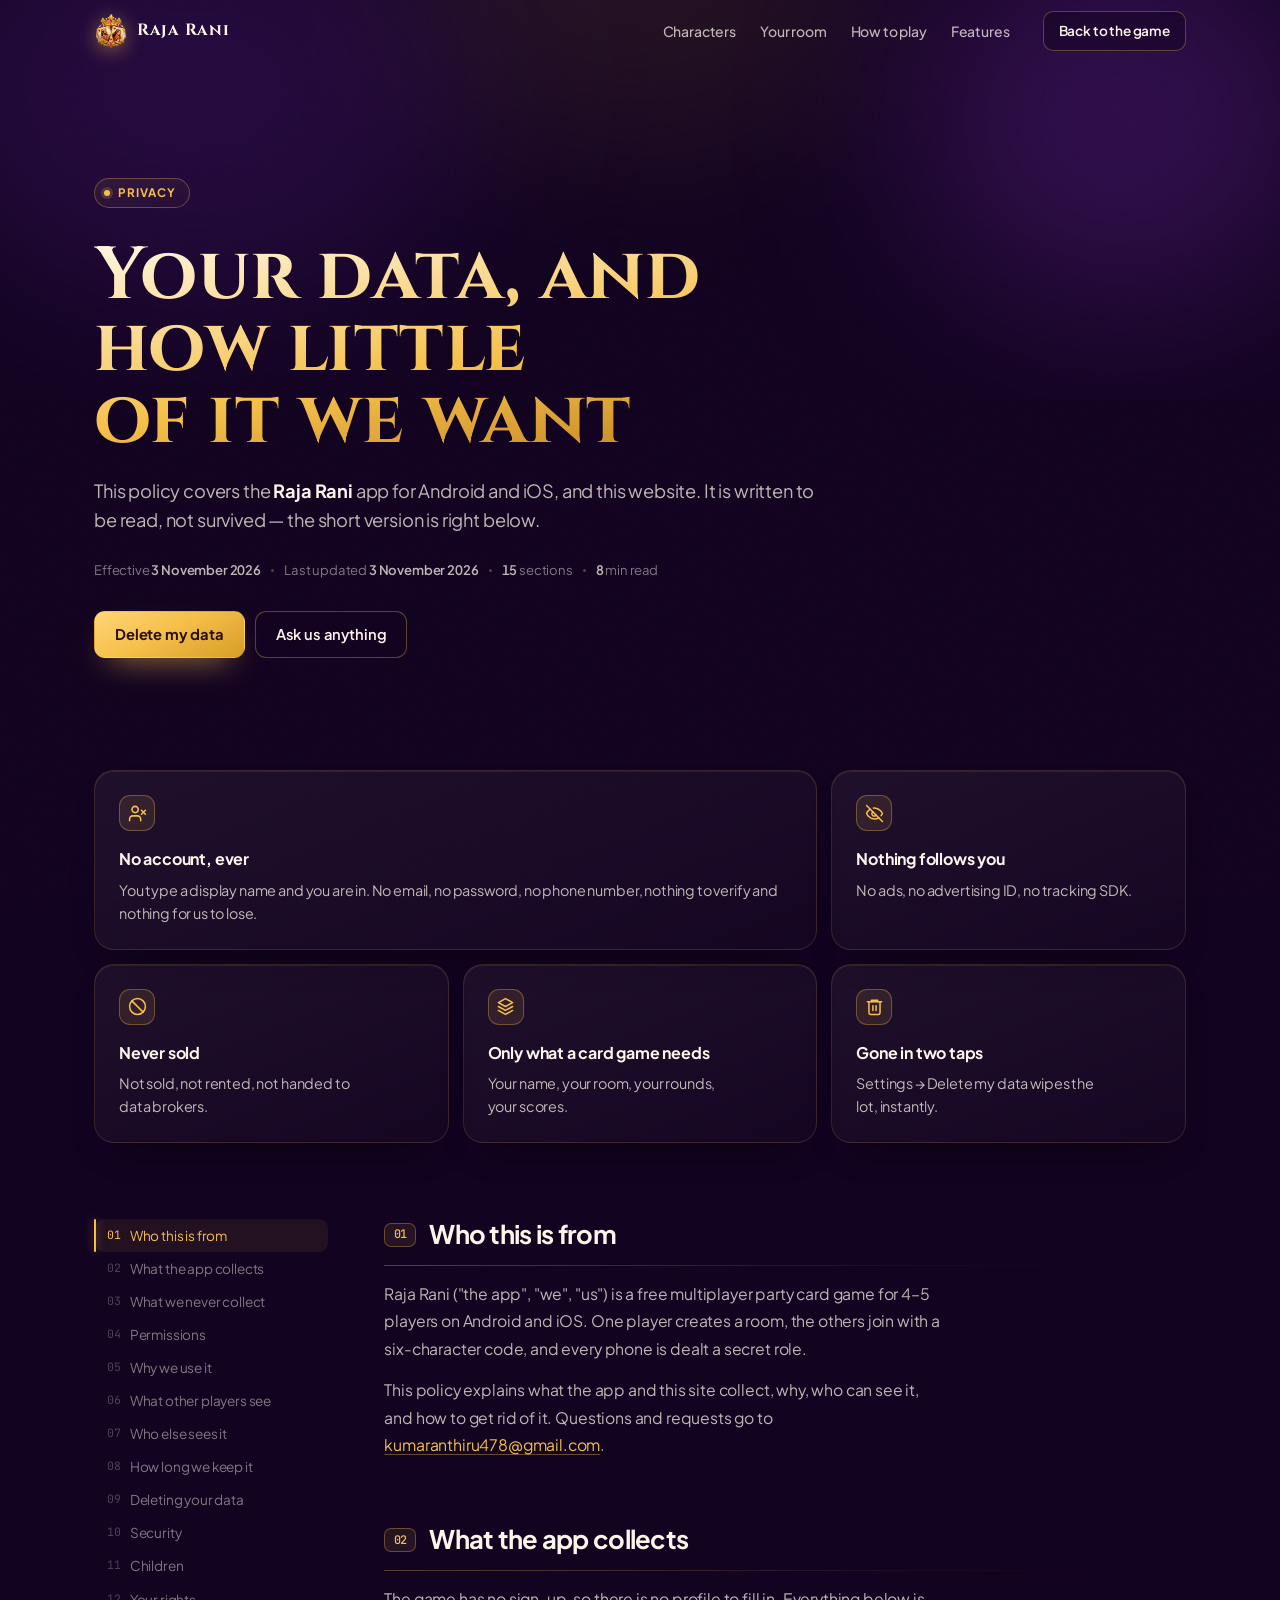
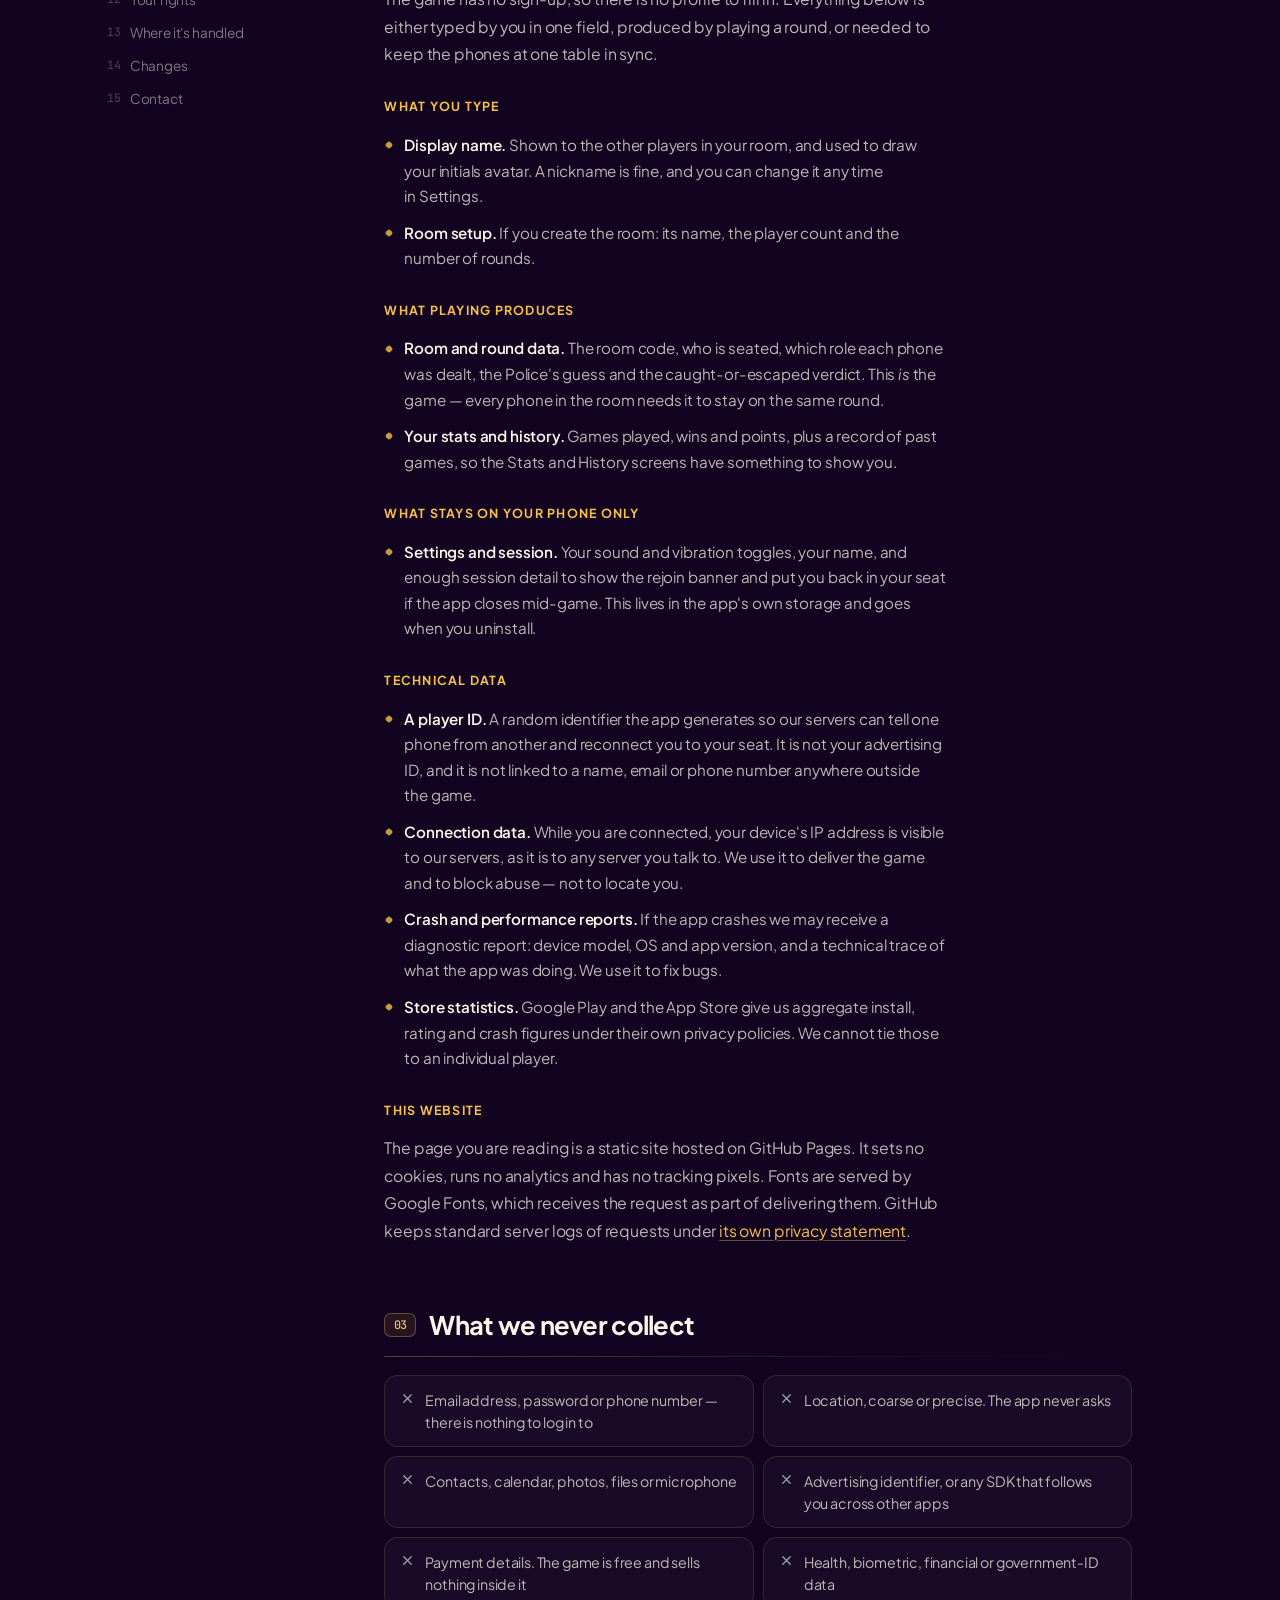
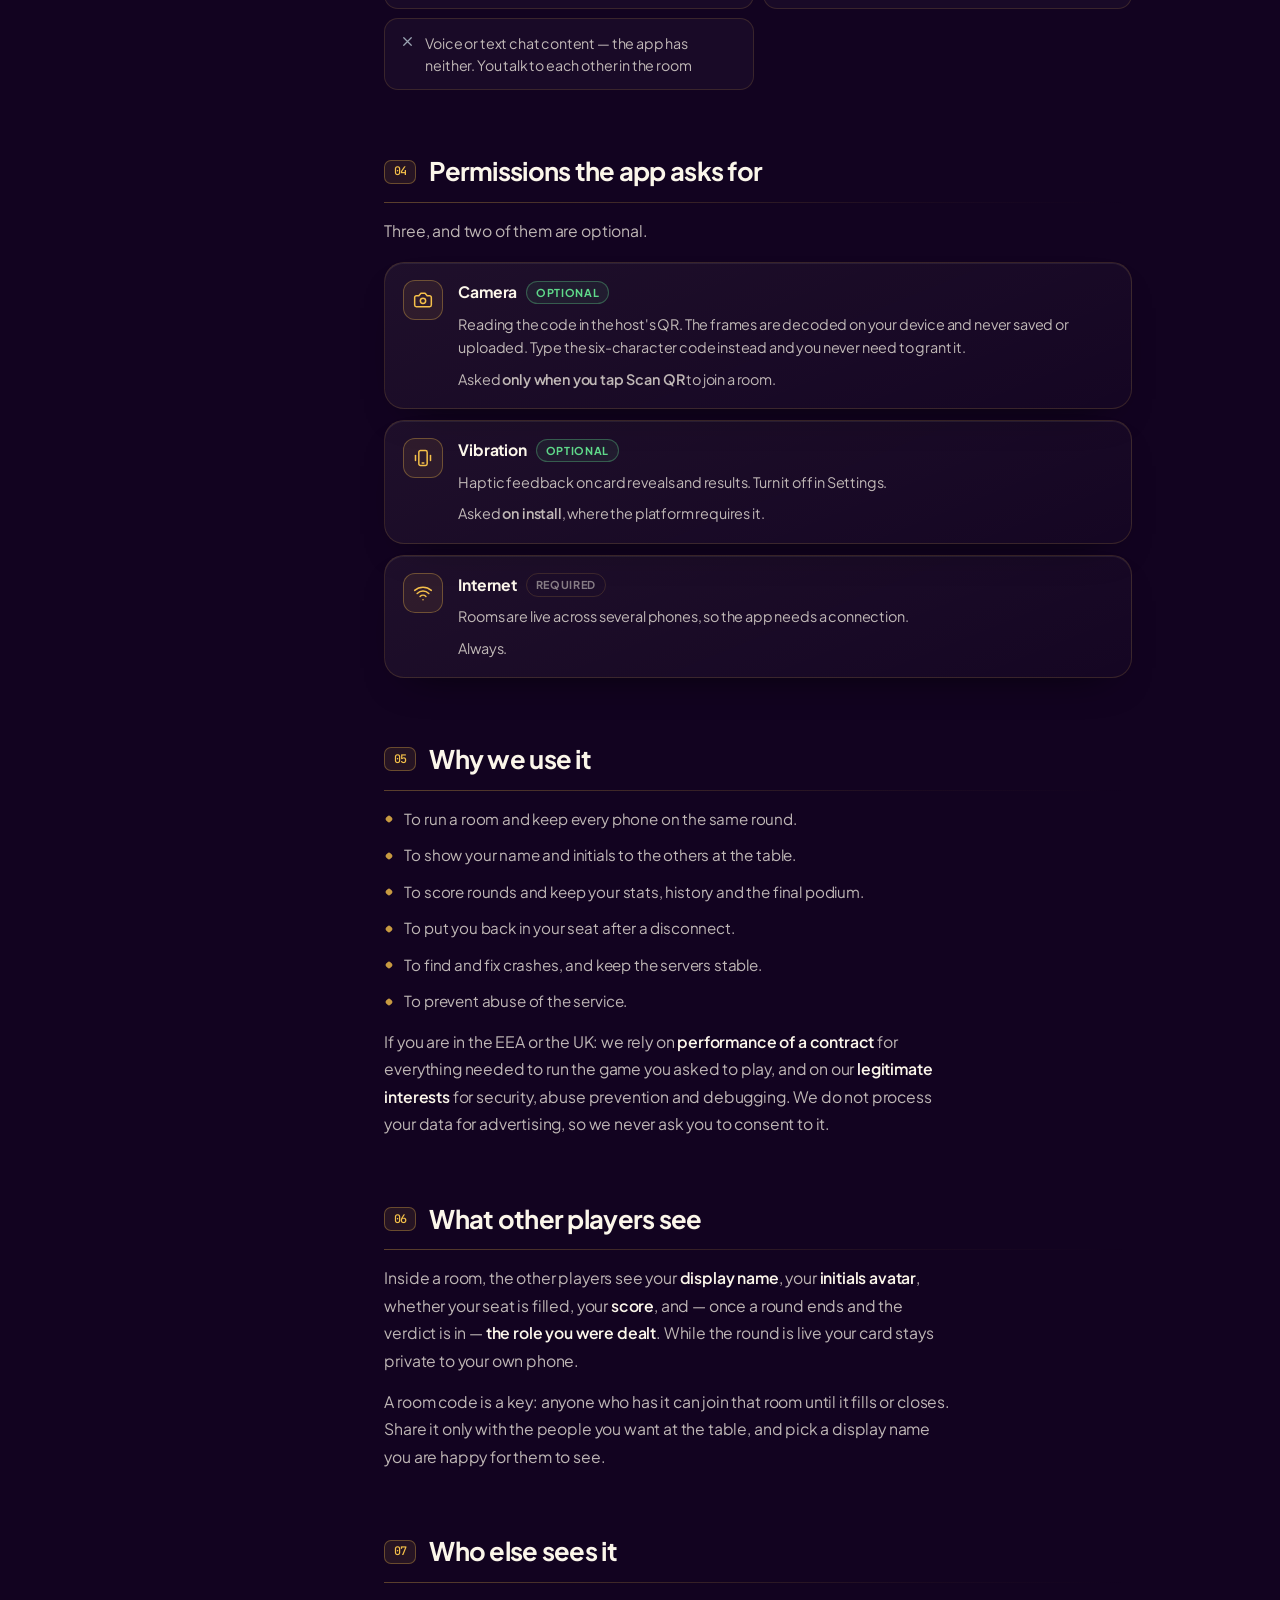
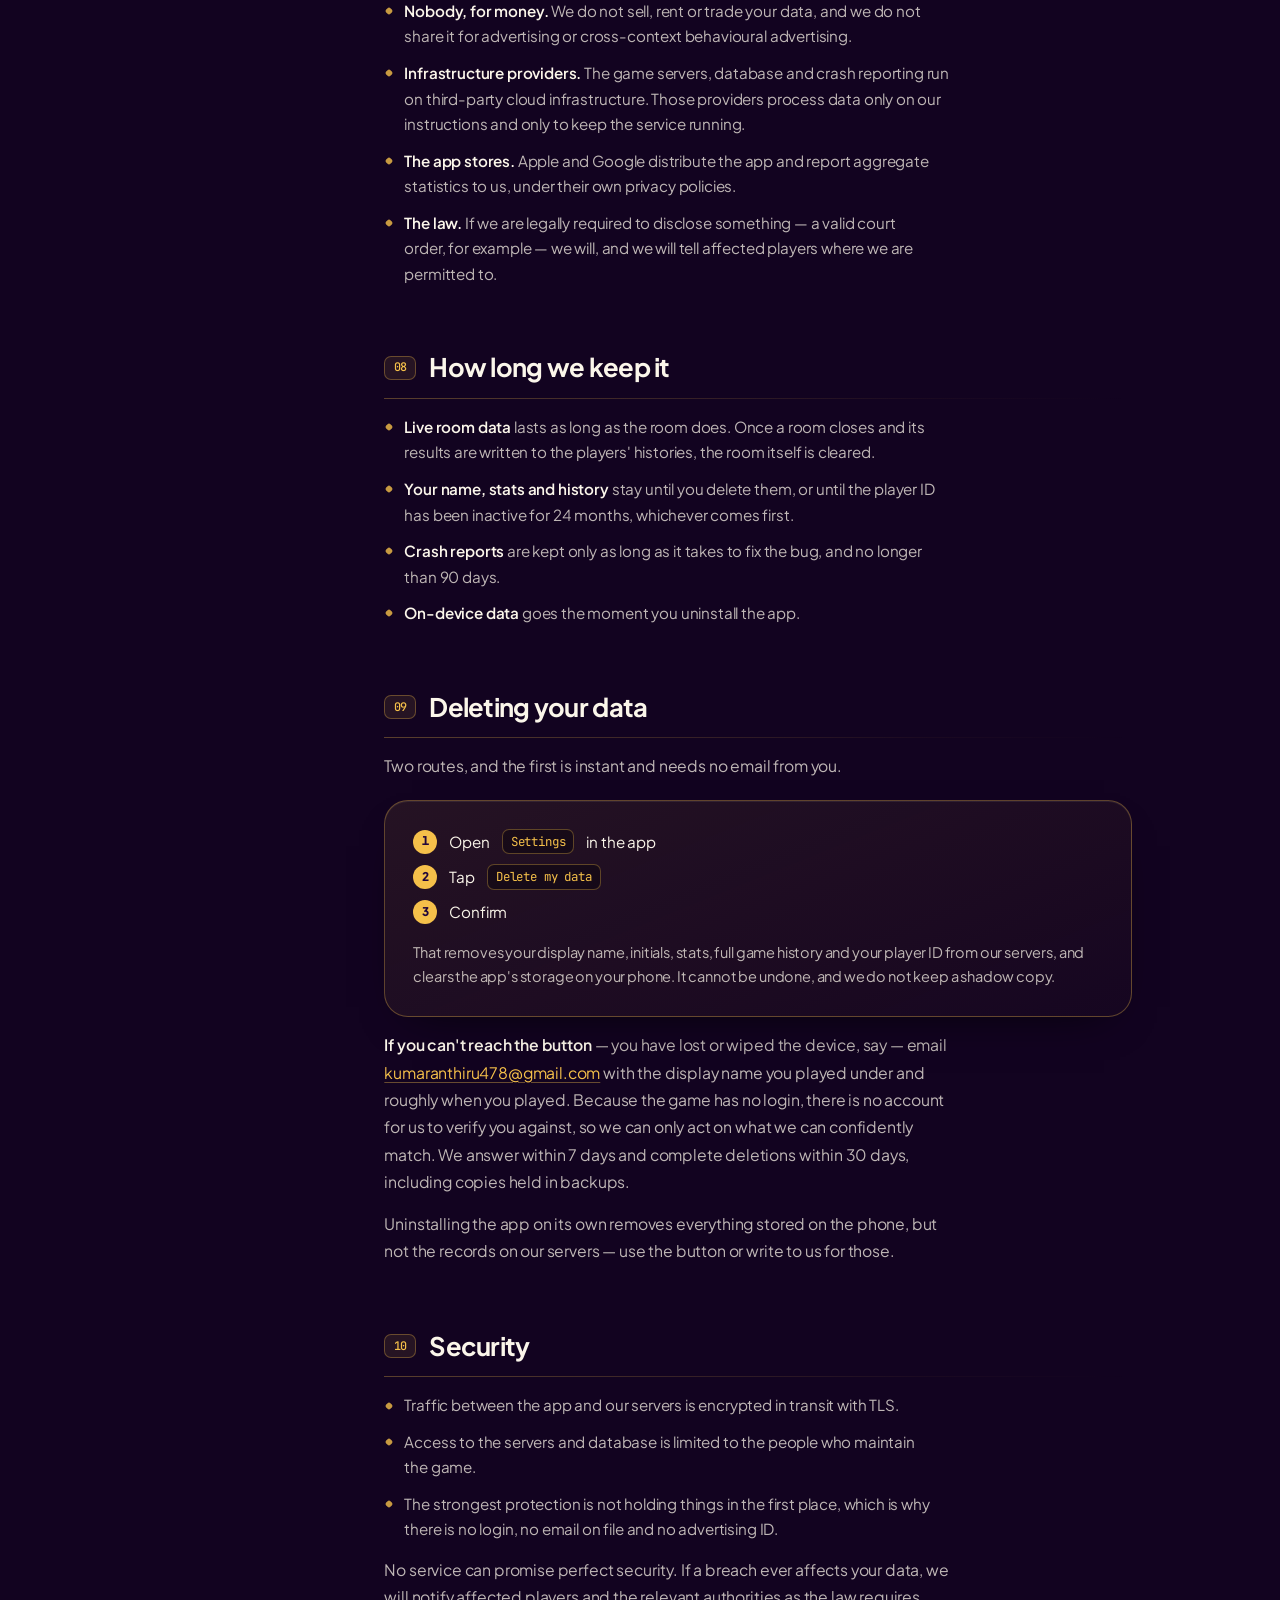
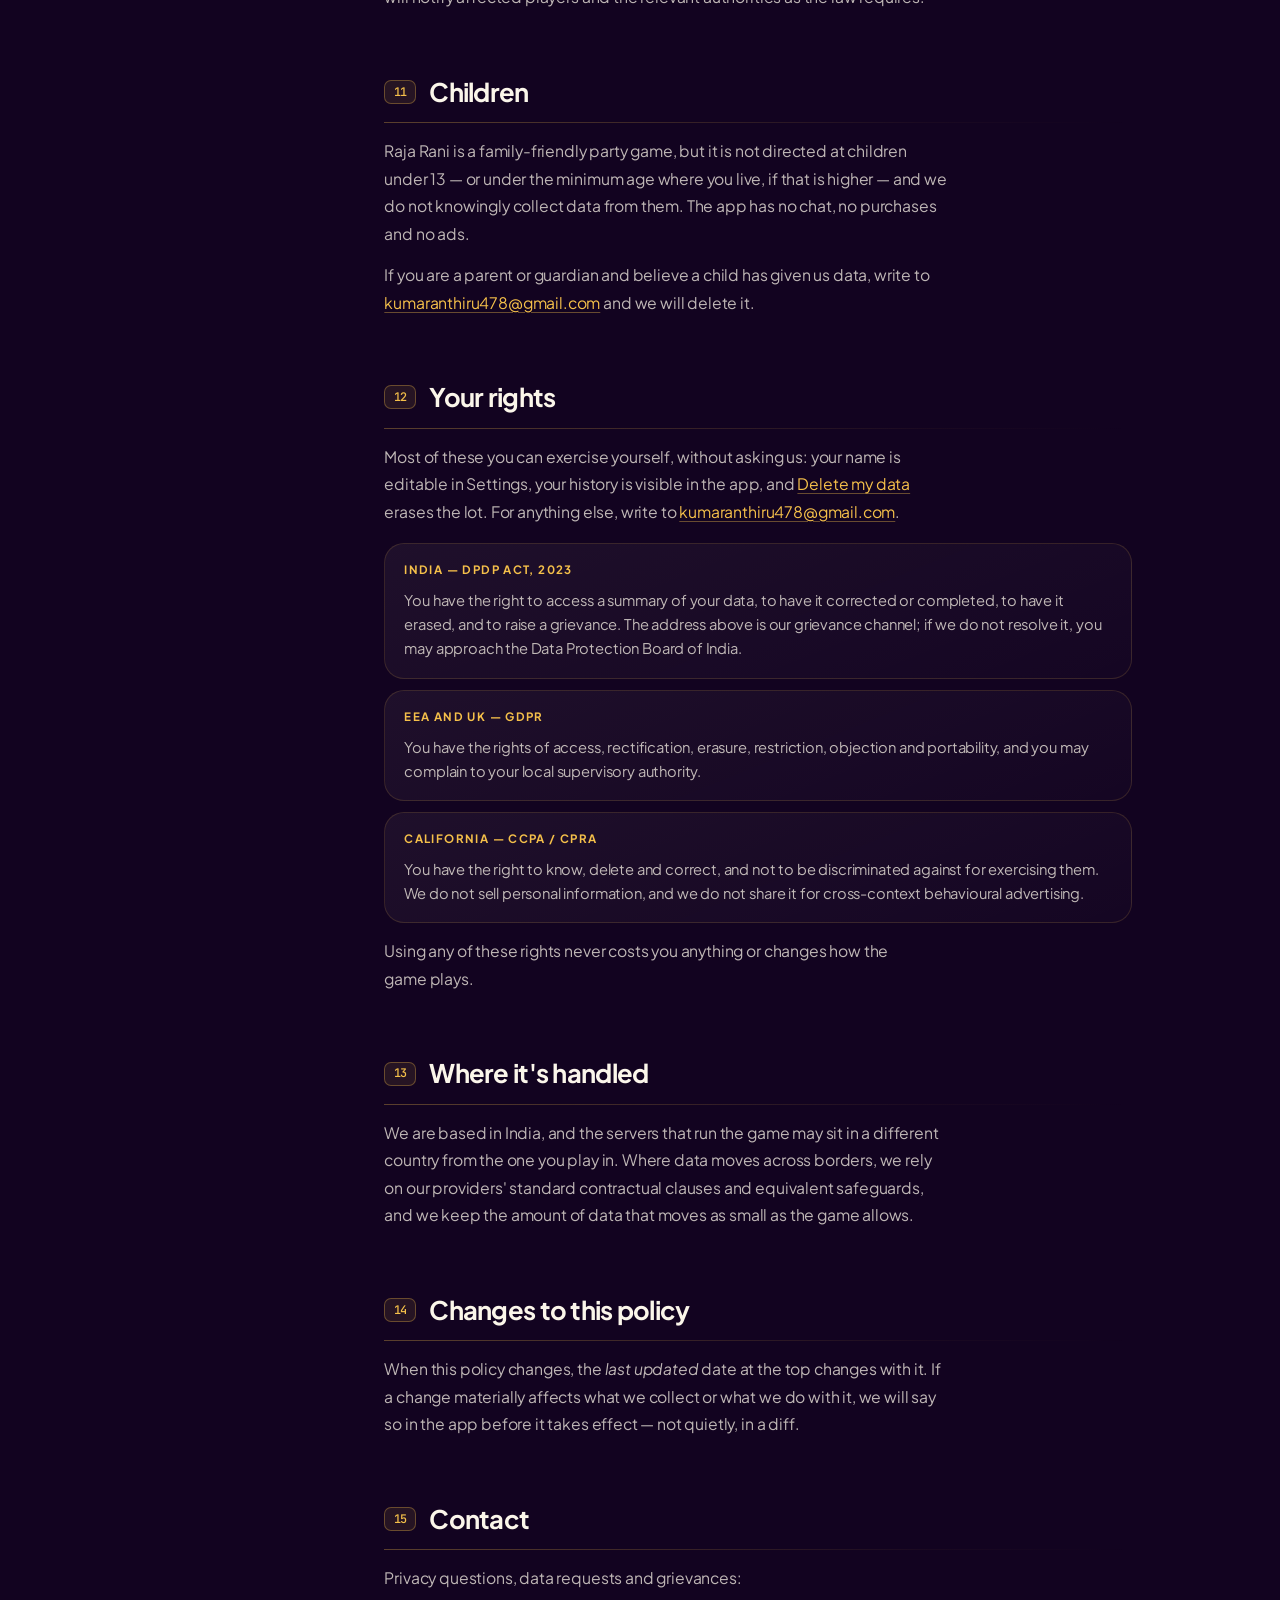
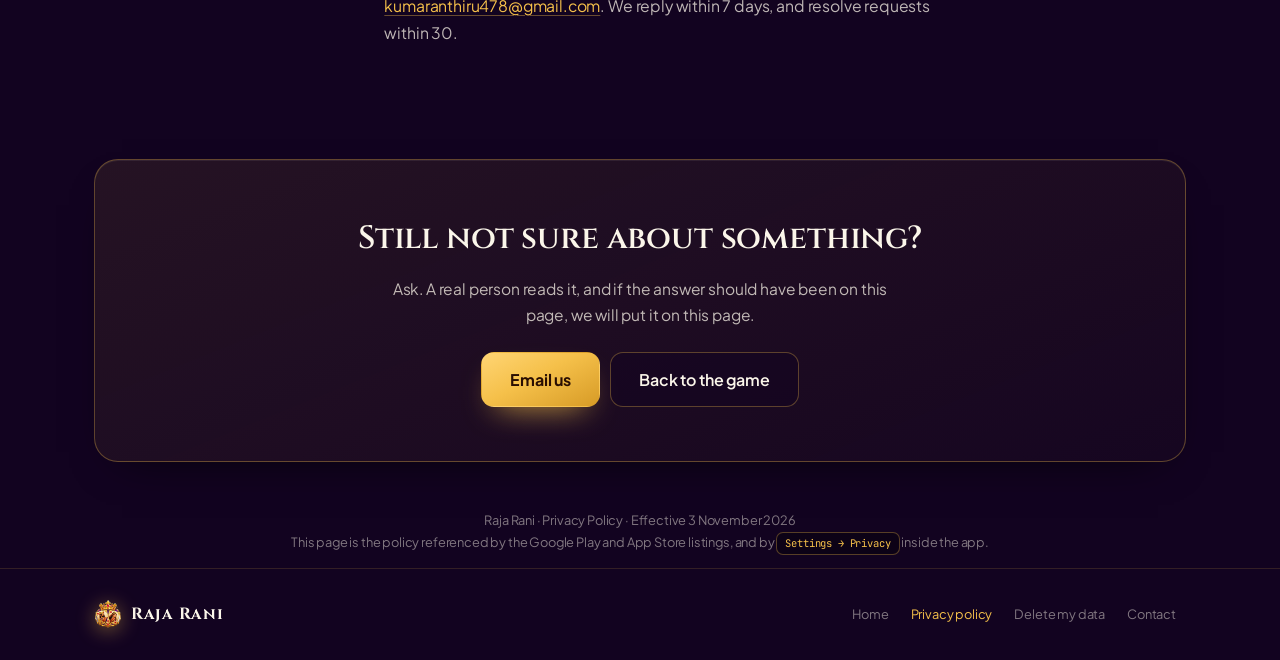
==== commit f5f29f75: "Rebuild the privacy page UI The first pass was a docs template: a wall of grey text beside a list of" ====
--- a/privacy.html
+++ b/privacy.html
@@ -14,13 +14,15 @@
 <meta property="og:image" content="assets/img/logo.webp">
 <link rel="preconnect" href="https://fonts.googleapis.com">
 <link rel="preconnect" href="https://fonts.gstatic.com" crossorigin>
-<link href="https://fonts.googleapis.com/css2?family=Cinzel:wght@500;600;700&family=Plus+Jakarta+Sans:wght@400;500;600;700&family=JetBrains+Mono:wght@500&display=swap" rel="stylesheet">
+<link href="https://fonts.googleapis.com/css2?family=Cinzel:wght@500;600;700&family=Plus+Jakarta+Sans:wght@400;500;600;700;800&family=JetBrains+Mono:wght@500&display=swap" rel="stylesheet">
 <link rel="stylesheet" href="styles.css">
+<link rel="stylesheet" href="legal.css">
 <link rel="icon" href="assets/img/logo.webp">
 <link rel="canonical" href="https://iamthirukkumaran.github.io/raja_rani/privacy.html">
 </head>
 <body>
 <a class="skip-link" href="#main">Skip to content</a>
+<div class="grain" aria-hidden="true"></div>
 
 <!-- ───────── NAV ───────── -->
 <header class="nav" id="nav">
@@ -40,67 +42,114 @@
     </div>
   </div>
 </header>
-
-<main id="main" class="legal-page">
+<div class="lprog" id="prog" aria-hidden="true"><i></i></div>
+
+<main id="main" class="lp">
 <div class="wrap">
 
-  <div class="legal-head">
-    <div class="legal-head__glow" aria-hidden="true"></div>
-    <p class="eyebrow">Legal</p>
-    <h1 class="legal-title">Privacy&nbsp;Policy</h1>
-    <p class="legal-meta">
-      <span>Effective 3 November 2026</span>
-      <span>Last updated 3 November 2026</span>
+  <!-- ═════════ HERO ═════════ -->
+  <section class="lhero">
+    <div class="lhero__aurora" aria-hidden="true"><span></span><span></span><span></span></div>
+
+    <p class="ltag"><i class="ltag__dot"></i>Privacy</p>
+
+    <h1>Your data, and how little of it we want</h1>
+
+    <p class="lhero__sub">
+      This policy covers the <strong>Raja Rani</strong> app for Android and iOS, and this website.
+      It is written to be read, not survived — the short version is right below.
     </p>
-    <p class="legal-intro">
-      This policy covers the <strong>Raja Rani</strong> mobile app for Android and iOS, and this website.
-      It is written to be read, not to be survived — plain sentences, and the short version first.
+
+    <p class="lhero__facts">
+      <span>Effective <b>3 November 2026</b></span><i></i>
+      <span>Last updated <b>3 November 2026</b></span><i></i>
+      <span><b>15</b> sections</span><i></i>
+      <span><b>8</b> min read</span>
     </p>
-  </div>
-
-  <section class="tldr" aria-labelledby="tldr-t">
-    <h2 class="tldr__title" id="tldr-t">The short version</h2>
-    <ul class="tldr__list">
-      <li>There is <strong>no account</strong>. You type a display name — no email, no password, no phone number.</li>
-      <li><strong>No ads, no advertising ID, no tracking</strong> across other apps or websites.</li>
-      <li>We <strong>never sell, rent or trade</strong> your data, and we don't hand it to data brokers.</li>
-      <li>What we hold is what a card game needs: your name, your room, your rounds and your score history.</li>
-      <li>You can wipe all of it yourself, from inside the app: <span class="lpath">Settings → Delete my data</span>.</li>
-    </ul>
+
+    <div class="lhero__cta">
+      <a class="btn btn--gold" href="#delete">Delete my data</a>
+      <a class="btn btn--ghost" href="mailto:kumaranthiru478@gmail.com">Ask us anything</a>
+    </div>
   </section>
 
-  <div class="legal">
-
-    <!-- contents rail -->
-    <details class="legal__toc" id="toc" open>
+  <!-- ═════════ THE PROMISES ═════════ -->
+  <section class="promises" aria-label="The short version">
+    <article class="promise">
+      <span class="promise__ico" aria-hidden="true">
+        <svg viewBox="0 0 24 24" width="19" height="19" fill="none" stroke="currentColor" stroke-width="1.9" stroke-linecap="round" stroke-linejoin="round"><path d="M16 21v-2a4 4 0 0 0-4-4H6a4 4 0 0 0-4 4v2"/><circle cx="9" cy="7" r="4"/><path d="m17 8 5 5"/><path d="m22 8-5 5"/></svg>
+      </span>
+      <h3>No account, ever</h3>
+      <p>You type a display name and you are in. No email, no password, no phone number, nothing to verify and nothing for us to lose.</p>
+    </article>
+
+    <article class="promise">
+      <span class="promise__ico" aria-hidden="true">
+        <svg viewBox="0 0 24 24" width="19" height="19" fill="none" stroke="currentColor" stroke-width="1.9" stroke-linecap="round" stroke-linejoin="round"><path d="M10.7 5.1A10.4 10.4 0 0 1 12 5c7 0 10 7 10 7a13.2 13.2 0 0 1-1.7 2.7"/><path d="M6.6 6.6A13.5 13.5 0 0 0 2 12s3 7 10 7a9.7 9.7 0 0 0 5.4-1.6"/><path d="M14.1 14.1a3 3 0 1 1-4.2-4.2"/><path d="m2 2 20 20"/></svg>
+      </span>
+      <h3>Nothing follows you</h3>
+      <p>No ads, no advertising ID, no tracking SDK.</p>
+    </article>
+
+    <article class="promise">
+      <span class="promise__ico" aria-hidden="true">
+        <svg viewBox="0 0 24 24" width="19" height="19" fill="none" stroke="currentColor" stroke-width="1.9" stroke-linecap="round" stroke-linejoin="round"><circle cx="12" cy="12" r="10"/><path d="m4.9 4.9 14.2 14.2"/></svg>
+      </span>
+      <h3>Never sold</h3>
+      <p>Not sold, not rented, not handed to data brokers.</p>
+    </article>
+
+    <article class="promise">
+      <span class="promise__ico" aria-hidden="true">
+        <svg viewBox="0 0 24 24" width="19" height="19" fill="none" stroke="currentColor" stroke-width="1.9" stroke-linecap="round" stroke-linejoin="round"><path d="m12 2 9 5-9 5-9-5 9-5Z"/><path d="m3 12 9 5 9-5"/><path d="m3 17 9 5 9-5"/></svg>
+      </span>
+      <h3>Only what a card game needs</h3>
+      <p>Your name, your room, your rounds, your scores.</p>
+    </article>
+
+    <article class="promise">
+      <span class="promise__ico" aria-hidden="true">
+        <svg viewBox="0 0 24 24" width="19" height="19" fill="none" stroke="currentColor" stroke-width="1.9" stroke-linecap="round" stroke-linejoin="round"><path d="M3 6h18"/><path d="M8 6V4h8v2"/><path d="M19 6v14a2 2 0 0 1-2 2H7a2 2 0 0 1-2-2V6"/><path d="M10 11v6"/><path d="M14 11v6"/></svg>
+      </span>
+      <h3>Gone in two taps</h3>
+      <p><a href="#delete">Settings → Delete my data</a> wipes the lot, instantly.</p>
+    </article>
+  </section>
+
+  <!-- ═════════ THE POLICY ═════════ -->
+  <div class="lgrid">
+
+    <details class="lrail" id="rail" open>
       <summary>
-        <span class="eyebrow">On this page</span>
-        <svg class="legal__toc-chev" viewBox="0 0 24 24" width="16" height="16" fill="none" stroke="currentColor" stroke-width="2.4" stroke-linecap="round" stroke-linejoin="round" aria-hidden="true"><path d="m6 9 6 6 6-6"/></svg>
+        <span class="lrail__head">On this page</span>
+        <svg class="lrail__chev" viewBox="0 0 24 24" width="16" height="16" fill="none" stroke="currentColor" stroke-width="2.2" stroke-linecap="round" stroke-linejoin="round" aria-hidden="true"><path d="m6 9 6 6 6-6"/></svg>
       </summary>
-      <ol>
-        <li><a href="#who">Who this is from</a></li>
-        <li><a href="#collect">What the app collects</a></li>
-        <li><a href="#never">What we never collect</a></li>
-        <li><a href="#permissions">Permissions</a></li>
-        <li><a href="#why">Why we use it</a></li>
-        <li><a href="#players">What other players see</a></li>
-        <li><a href="#sharing">Who else sees it</a></li>
-        <li><a href="#retention">How long we keep it</a></li>
-        <li><a href="#delete">Deleting your data</a></li>
-        <li><a href="#security">Security</a></li>
-        <li><a href="#children">Children</a></li>
-        <li><a href="#rights">Your rights</a></li>
-        <li><a href="#transfers">Where it's handled</a></li>
-        <li><a href="#changes">Changes</a></li>
-        <li><a href="#contact">Contact</a></li>
-      </ol>
+      <nav aria-label="On this page">
+        <ul class="lrail__list">
+          <span class="lrail__thumb" aria-hidden="true"></span>
+          <li><a href="#who">Who this is from</a></li>
+          <li><a href="#collect">What the app collects</a></li>
+          <li><a href="#never">What we never collect</a></li>
+          <li><a href="#permissions">Permissions</a></li>
+          <li><a href="#why">Why we use it</a></li>
+          <li><a href="#players">What other players see</a></li>
+          <li><a href="#sharing">Who else sees it</a></li>
+          <li><a href="#retention">How long we keep it</a></li>
+          <li><a href="#delete">Deleting your data</a></li>
+          <li><a href="#security">Security</a></li>
+          <li><a href="#children">Children</a></li>
+          <li><a href="#rights">Your rights</a></li>
+          <li><a href="#transfers">Where it's handled</a></li>
+          <li><a href="#changes">Changes</a></li>
+          <li><a href="#contact">Contact</a></li>
+        </ul>
+      </nav>
     </details>
 
-    <!-- the policy -->
-    <div class="legal__body">
+    <div class="ldoc">
 
       <section id="who">
-        <h2>Who this is from</h2>
+        <h2><span class="lnum" aria-hidden="true"></span>Who this is from</h2>
         <p>
           Raja Rani ("the app", "we", "us") is a free multiplayer party card game for 4–5 players on
           Android and iOS. One player creates a room, the others join with a six-character code, and
@@ -108,16 +157,17 @@
         </p>
         <p>
           This policy explains what the app and this site collect, why, who can see it, and how to get
-          rid of it. Questions and requests go to <a href="mailto:kumaranthiru478@gmail.com">kumaranthiru478@gmail.com</a>.
+          rid of it. Questions and requests go to
+          <a href="mailto:kumaranthiru478@gmail.com">kumaranthiru478@gmail.com</a>.
         </p>
       </section>
 
       <section id="collect">
-        <h2>What the app collects</h2>
+        <h2><span class="lnum" aria-hidden="true"></span>What the app collects</h2>
         <p>
           The game has no sign-up, so there is no profile to fill in. Everything below is either typed
-          by you in one field, produced by playing a round, or needed to keep the phones at one table in
-          sync.
+          by you in one field, produced by playing a round, or needed to keep the phones at one table
+          in sync.
         </p>
 
         <h3>What you type</h3>
@@ -155,49 +205,61 @@
       </section>
 
       <section id="never">
-        <h2>What we never collect</h2>
-        <ul class="nolist">
-          <li>No email address, password or phone number — there is nothing to log in to.</li>
-          <li>No location, coarse or precise. The app never asks.</li>
-          <li>No contacts, calendar, photos, files or microphone.</li>
-          <li>No advertising identifier, and no SDK that follows you across other apps or websites.</li>
-          <li>No payment details. The game is free and sells nothing inside it.</li>
-          <li>No health, biometric, financial or government-ID data.</li>
-          <li>No voice or text chat content — the app has neither. You talk to each other in the room.</li>
-        </ul>
+        <h2><span class="lnum" aria-hidden="true"></span>What we never collect</h2>
+        <div class="nots">
+          <div><svg viewBox="0 0 24 24" width="15" height="15" fill="none" stroke="currentColor" stroke-width="2" stroke-linecap="round"><path d="M18 6 6 18M6 6l12 12"/></svg><span>Email address, password or phone number — there is nothing to log in to</span></div>
+          <div><svg viewBox="0 0 24 24" width="15" height="15" fill="none" stroke="currentColor" stroke-width="2" stroke-linecap="round"><path d="M18 6 6 18M6 6l12 12"/></svg><span>Location, coarse or precise. The app never asks</span></div>
+          <div><svg viewBox="0 0 24 24" width="15" height="15" fill="none" stroke="currentColor" stroke-width="2" stroke-linecap="round"><path d="M18 6 6 18M6 6l12 12"/></svg><span>Contacts, calendar, photos, files or microphone</span></div>
+          <div><svg viewBox="0 0 24 24" width="15" height="15" fill="none" stroke="currentColor" stroke-width="2" stroke-linecap="round"><path d="M18 6 6 18M6 6l12 12"/></svg><span>Advertising identifier, or any SDK that follows you across other apps</span></div>
+          <div><svg viewBox="0 0 24 24" width="15" height="15" fill="none" stroke="currentColor" stroke-width="2" stroke-linecap="round"><path d="M18 6 6 18M6 6l12 12"/></svg><span>Payment details. The game is free and sells nothing inside it</span></div>
+          <div><svg viewBox="0 0 24 24" width="15" height="15" fill="none" stroke="currentColor" stroke-width="2" stroke-linecap="round"><path d="M18 6 6 18M6 6l12 12"/></svg><span>Health, biometric, financial or government-ID data</span></div>
+          <div><svg viewBox="0 0 24 24" width="15" height="15" fill="none" stroke="currentColor" stroke-width="2" stroke-linecap="round"><path d="M18 6 6 18M6 6l12 12"/></svg><span>Voice or text chat content — the app has neither. You talk to each other in the room</span></div>
+        </div>
       </section>
 
       <section id="permissions">
-        <h2>Permissions the app asks for</h2>
+        <h2><span class="lnum" aria-hidden="true"></span>Permissions the app asks for</h2>
         <p>Three, and two of them are optional.</p>
-        <div class="ltable">
-          <table>
-            <thead>
-              <tr><th scope="col">Permission</th><th scope="col">When it's asked</th><th scope="col">What it's for</th></tr>
-            </thead>
-            <tbody>
-              <tr>
-                <th scope="row">Camera</th>
-                <td>Only when you tap <em>Scan QR</em> to join a room.</td>
-                <td>Reading the code in the host's QR. The camera frames are decoded on your device and never saved or uploaded. Type the six-character code instead and you never need to grant it.</td>
-              </tr>
-              <tr>
-                <th scope="row">Vibration</th>
-                <td>On install, where the platform requires it.</td>
-                <td>Haptic feedback on card reveals and results. Turn it off in Settings.</td>
-              </tr>
-              <tr>
-                <th scope="row">Internet</th>
-                <td>Always.</td>
-                <td>Rooms are live across several phones, so the app needs a connection.</td>
-              </tr>
-            </tbody>
-          </table>
+        <div class="perms">
+
+          <article class="perm">
+            <span class="perm__ico" aria-hidden="true">
+              <svg viewBox="0 0 24 24" width="20" height="20" fill="none" stroke="currentColor" stroke-width="1.8" stroke-linecap="round" stroke-linejoin="round"><path d="M14.5 4h-5L7 7H4a2 2 0 0 0-2 2v9a2 2 0 0 0 2 2h16a2 2 0 0 0 2-2V9a2 2 0 0 0-2-2h-3l-2.5-3Z"/><circle cx="12" cy="13" r="3.2"/></svg>
+            </span>
+            <div>
+              <div class="perm__top"><h4>Camera</h4><span class="pill pill--opt">Optional</span></div>
+              <p>Reading the code in the host's QR. The frames are decoded on your device and never saved or uploaded. Type the six-character code instead and you never need to grant it.</p>
+              <p class="perm__when">Asked <b>only when you tap Scan QR</b> to join a room.</p>
+            </div>
+          </article>
+
+          <article class="perm">
+            <span class="perm__ico" aria-hidden="true">
+              <svg viewBox="0 0 24 24" width="20" height="20" fill="none" stroke="currentColor" stroke-width="1.8" stroke-linecap="round" stroke-linejoin="round"><rect x="7" y="3" width="10" height="18" rx="2"/><path d="M11 18h2"/><path d="M3 9v6"/><path d="M21 9v6"/></svg>
+            </span>
+            <div>
+              <div class="perm__top"><h4>Vibration</h4><span class="pill pill--opt">Optional</span></div>
+              <p>Haptic feedback on card reveals and results. Turn it off in Settings.</p>
+              <p class="perm__when">Asked <b>on install</b>, where the platform requires it.</p>
+            </div>
+          </article>
+
+          <article class="perm">
+            <span class="perm__ico" aria-hidden="true">
+              <svg viewBox="0 0 24 24" width="20" height="20" fill="none" stroke="currentColor" stroke-width="1.8" stroke-linecap="round" stroke-linejoin="round"><path d="M5 12.5a10 10 0 0 1 14 0"/><path d="M2 8.8a15 15 0 0 1 20 0"/><path d="M8.5 16.2a5 5 0 0 1 7 0"/><path d="M12 20h.01"/></svg>
+            </span>
+            <div>
+              <div class="perm__top"><h4>Internet</h4><span class="pill">Required</span></div>
+              <p>Rooms are live across several phones, so the app needs a connection.</p>
+              <p class="perm__when">Always.</p>
+            </div>
+          </article>
+
         </div>
       </section>
 
       <section id="why">
-        <h2>Why we use it</h2>
+        <h2><span class="lnum" aria-hidden="true"></span>Why we use it</h2>
         <ul>
           <li>To run a room and keep every phone on the same round.</li>
           <li>To show your name and initials to the others at the table.</li>
@@ -215,7 +277,7 @@
       </section>
 
       <section id="players">
-        <h2>What other players see</h2>
+        <h2><span class="lnum" aria-hidden="true"></span>What other players see</h2>
         <p>
           Inside a room, the other players see your <strong>display name</strong>, your
           <strong>initials avatar</strong>, whether your seat is filled, your <strong>score</strong>,
@@ -230,7 +292,7 @@
       </section>
 
       <section id="sharing">
-        <h2>Who else sees it</h2>
+        <h2><span class="lnum" aria-hidden="true"></span>Who else sees it</h2>
         <ul>
           <li><strong>Nobody, for money.</strong> We do not sell, rent or trade your data, and we do not share it for advertising or cross-context behavioural advertising.</li>
           <li><strong>Infrastructure providers.</strong> The game servers, database and crash reporting run on third-party cloud infrastructure. Those providers process data only on our instructions and only to keep the service running.</li>
@@ -240,7 +302,7 @@
       </section>
 
       <section id="retention">
-        <h2>How long we keep it</h2>
+        <h2><span class="lnum" aria-hidden="true"></span>How long we keep it</h2>
         <ul>
           <li><strong>Live room data</strong> lasts as long as the room does. Once a room closes and its results are written to the players' histories, the room itself is cleared.</li>
           <li><strong>Your name, stats and history</strong> stay until you delete them, or until the player ID has been inactive for 24 months, whichever comes first.</li>
@@ -250,24 +312,29 @@
       </section>
 
       <section id="delete">
-        <h2>Deleting your data</h2>
-        <p>
-          There are two routes, and the first one is instant and needs no email from you.
-        </p>
-        <div class="lnote">
-          <p>In the app: <span class="lpath">Settings → Delete my data</span> → confirm.</p>
+        <h2><span class="lnum" aria-hidden="true"></span>Deleting your data</h2>
+        <p>Two routes, and the first is instant and needs no email from you.</p>
+
+        <div class="wipe">
+          <ol class="wipe__steps">
+            <li>Open <span class="kbd">Settings</span> in the app</li>
+            <li>Tap <span class="kbd">Delete my data</span></li>
+            <li>Confirm</li>
+          </ol>
           <p>
             That removes your display name, initials, stats, full game history and your player ID from
             our servers, and clears the app's storage on your phone. It cannot be undone, and we do not
             keep a shadow copy.
           </p>
         </div>
-        <p>
-          <strong>If you can't reach the button</strong> — you have lost or wiped the device, say — email
-          <a href="mailto:kumaranthiru478@gmail.com">kumaranthiru478@gmail.com</a> with the display name you played under and
-          roughly when you played. Because the game has no login, there is no account for us to verify
-          you against, so we can only act on what we can confidently match. We answer within 7 days and
-          complete deletions within 30 days, including copies held in backups.
+
+        <p>
+          <strong>If you can't reach the button</strong> — you have lost or wiped the device, say —
+          email <a href="mailto:kumaranthiru478@gmail.com">kumaranthiru478@gmail.com</a> with the
+          display name you played under and roughly when you played. Because the game has no login,
+          there is no account for us to verify you against, so we can only act on what we can
+          confidently match. We answer within 7 days and complete deletions within 30 days, including
+          copies held in backups.
         </p>
         <p>
           Uninstalling the app on its own removes everything stored on the phone, but not the records on
@@ -276,7 +343,7 @@
       </section>
 
       <section id="security">
-        <h2>Security</h2>
+        <h2><span class="lnum" aria-hidden="true"></span>Security</h2>
         <ul>
           <li>Traffic between the app and our servers is encrypted in transit with TLS.</li>
           <li>Access to the servers and database is limited to the people who maintain the game.</li>
@@ -289,7 +356,7 @@
       </section>
 
       <section id="children">
-        <h2>Children</h2>
+        <h2><span class="lnum" aria-hidden="true"></span>Children</h2>
         <p>
           Raja Rani is a family-friendly party game, but it is not directed at children under 13 — or
           under the minimum age where you live, if that is higher — and we do not knowingly collect data
@@ -302,22 +369,31 @@
       </section>
 
       <section id="rights">
-        <h2>Your rights</h2>
+        <h2><span class="lnum" aria-hidden="true"></span>Your rights</h2>
         <p>
           Most of these you can exercise yourself, without asking us: your name is editable in Settings,
           your history is visible in the app, and <a href="#delete">Delete my data</a> erases the lot.
           For anything else, write to <a href="mailto:kumaranthiru478@gmail.com">kumaranthiru478@gmail.com</a>.
         </p>
-        <ul>
-          <li><strong>India (DPDP Act, 2023).</strong> You have the right to access a summary of your data, to have it corrected or completed, to have it erased, and to raise a grievance. The contact address above is our grievance channel; if we do not resolve it, you may approach the Data Protection Board of India.</li>
-          <li><strong>EEA and UK (GDPR).</strong> You have the rights of access, rectification, erasure, restriction, objection and portability, and you may complain to your local supervisory authority.</li>
-          <li><strong>California (CCPA/CPRA).</strong> You have the right to know, delete and correct, and not to be discriminated against for exercising them. We do not sell personal information, and we do not share it for cross-context behavioural advertising.</li>
-        </ul>
+        <div class="regions">
+          <article class="region">
+            <h4>India — DPDP Act, 2023</h4>
+            <p>You have the right to access a summary of your data, to have it corrected or completed, to have it erased, and to raise a grievance. The address above is our grievance channel; if we do not resolve it, you may approach the Data Protection Board of India.</p>
+          </article>
+          <article class="region">
+            <h4>EEA and UK — GDPR</h4>
+            <p>You have the rights of access, rectification, erasure, restriction, objection and portability, and you may complain to your local supervisory authority.</p>
+          </article>
+          <article class="region">
+            <h4>California — CCPA / CPRA</h4>
+            <p>You have the right to know, delete and correct, and not to be discriminated against for exercising them. We do not sell personal information, and we do not share it for cross-context behavioural advertising.</p>
+          </article>
+        </div>
         <p>Using any of these rights never costs you anything or changes how the game plays.</p>
       </section>
 
       <section id="transfers">
-        <h2>Where it's handled</h2>
+        <h2><span class="lnum" aria-hidden="true"></span>Where it's handled</h2>
         <p>
           We are based in India, and the servers that run the game may sit in a different country from
           the one you play in. Where data moves across borders, we rely on our providers' standard
@@ -327,7 +403,7 @@
       </section>
 
       <section id="changes">
-        <h2>Changes to this policy</h2>
+        <h2><span class="lnum" aria-hidden="true"></span>Changes to this policy</h2>
         <p>
           When this policy changes, the <em>last updated</em> date at the top changes with it. If a change
           materially affects what we collect or what we do with it, we will say so in the app before it
@@ -336,21 +412,36 @@
       </section>
 
       <section id="contact">
-        <h2>Contact</h2>
-        <p>
-          Privacy questions, data requests and grievances: <a href="mailto:kumaranthiru478@gmail.com">kumaranthiru478@gmail.com</a>.
+        <h2><span class="lnum" aria-hidden="true"></span>Contact</h2>
+        <p>
+          Privacy questions, data requests and grievances:
+          <a href="mailto:kumaranthiru478@gmail.com">kumaranthiru478@gmail.com</a>.
           We reply within 7 days, and resolve requests within 30.
         </p>
       </section>
-
-      <p class="legal__end">
-        Raja Rani · Privacy Policy · Effective 3 November 2026.
-        This page is the policy referenced by the app's Google Play and App Store listings and by
-        <span class="lpath">Settings → Privacy</span> inside the app.
-      </p>
 
     </div>
   </div>
+
+  <!-- ═════════ CLOSING ═════════ -->
+  <section class="lcta">
+    <h2>Still not sure about something?</h2>
+    <p>
+      Ask. A real person reads it, and if the answer should have been on this page,
+      we will put it on this page.
+    </p>
+    <div class="lcta__row">
+      <a class="btn btn--gold btn--lg" href="mailto:kumaranthiru478@gmail.com">Email us</a>
+      <a class="btn btn--ghost btn--lg" href="index.html">Back to the game</a>
+    </div>
+  </section>
+
+  <p class="lstamp">
+    Raja Rani · Privacy Policy · Effective 3 November 2026<br>
+    This page is the policy referenced by the Google Play and App Store listings,
+    and by <span class="kbd">Settings → Privacy</span> inside the app.
+  </p>
+
 </div>
 </main>
 
@@ -369,6 +460,11 @@
   </div>
 </footer>
 
+<button class="ltop" id="toTop" type="button" aria-label="Back to top">
+  <svg viewBox="0 0 24 24" width="18" height="18" fill="none" stroke="currentColor" stroke-width="2.2" stroke-linecap="round" stroke-linejoin="round" aria-hidden="true"><path d="M12 19V5"/><path d="m5 12 7-7 7 7"/></svg>
+</button>
+
 <script src="app.js" defer></script>
+<script src="legal.js" defer></script>
 </body>
 </html>
--- a/styles.css
+++ b/styles.css
@@ -982,192 +982,6 @@
   .matrix tbody th { padding-inline: 11px; gap: 8px; }
 }
 
-/* ═══════════ LEGAL PAGES ═══════════ */
-
-.legal-page { padding-top: calc(var(--nav-h) + clamp(30px, 6vw, 62px)); padding-bottom: clamp(60px, 9vw, 110px); }
-
-.legal-head { position: relative; margin-bottom: clamp(30px, 4.4vw, 52px); }
-.legal-head__glow {
-  position: absolute; left: 50%; top: -120px; transform: translateX(-50%);
-  width: min(720px, 100%); height: 320px; pointer-events: none;
-  background: radial-gradient(60% 60% at 50% 50%, rgba(245, 192, 74, .16), transparent 72%);
-}
-.legal-title {
-  position: relative; margin: 8px 0 0;
-  font-family: Cinzel, Georgia, serif; font-weight: 700;
-  font-size: clamp(2.1rem, 5.6vw, 3.4rem); line-height: 1.04;
-  letter-spacing: 0.012em;
-  background: linear-gradient(174deg, #FFF6DC 2%, var(--gold) 52%, #C07E1A 100%);
-  -webkit-background-clip: text; background-clip: text;
-  -webkit-text-fill-color: transparent; color: transparent;
-}
-.legal-meta {
-  position: relative; margin: 16px 0 0; display: flex; flex-wrap: wrap; gap: 6px 18px;
-  font-size: 0.8rem; color: var(--muted); font-variant-numeric: tabular-nums;
-}
-.legal-intro { position: relative; margin: 18px 0 0; max-width: 62ch; color: var(--text-2); font-size: 1.02rem; line-height: 1.68; }
-
-/* the plain-English summary, above the formal text */
-.tldr {
-  position: relative; margin-bottom: clamp(32px, 4.6vw, 58px);
-  padding: clamp(22px, 3vw, 34px);
-  border: 1px solid var(--border-2); border-radius: var(--r-lg);
-  background:
-    linear-gradient(180deg, rgba(245, 192, 74, .07), rgba(245, 192, 74, .02)),
-    var(--bg-2);
-}
-.tldr__title {
-  margin: 0 0 4px; font-family: Cinzel, Georgia, serif;
-  font-weight: 600; font-size: 1.16rem; letter-spacing: 0.02em; color: var(--gold);
-}
-.tldr__list { list-style: none; margin: 16px 0 0; padding: 0; display: grid; gap: 11px; }
-.tldr__list li {
-  position: relative; padding-left: 30px;
-  color: var(--text); font-size: 0.97rem; line-height: 1.6;
-}
-.tldr__list li::before {
-  content: ""; position: absolute; left: 0; top: 0.3em;
-  width: 17px; height: 17px; border-radius: 50%;
-  border: 1px solid var(--border-2);
-  background:
-    url("data:image/svg+xml,%3Csvg xmlns='http://www.w3.org/2000/svg' viewBox='0 0 24 24' fill='none' stroke='%23F5C04A' stroke-width='3.4' stroke-linecap='round' stroke-linejoin='round'%3E%3Cpath d='M20 6 9 17l-5-5'/%3E%3C/svg%3E") center / 11px 11px no-repeat,
-    rgba(245, 192, 74, .1);
-}
-
-/* two columns: contents rail + the text */
-.legal { display: grid; grid-template-columns: 218px minmax(0, 1fr); gap: clamp(26px, 4vw, 60px); align-items: start; }
-
-.legal__toc { position: sticky; top: calc(var(--nav-h) + 24px); }
-.legal__toc > summary { display: none; }
-.legal__toc > summary::-webkit-details-marker { display: none; }
-.legal__toc .eyebrow { display: block; margin-bottom: 10px; }
-.legal__toc ol { list-style: none; margin: 0; padding: 0; display: grid; gap: 1px; counter-reset: toc; }
-.legal__toc a {
-  display: block; padding: 6px 11px; border-radius: 9px;
-  font-size: 0.845rem; line-height: 1.45; color: var(--text-2);
-  transition: color 160ms var(--ease-out), background-color 160ms var(--ease-out);
-}
-.legal__toc a::before {
-  counter-increment: toc; content: counter(toc);
-  display: inline-block; width: 1.5em;
-  font-family: "JetBrains Mono", ui-monospace, monospace;
-  font-size: 0.76rem; color: var(--muted);
-}
-@media (hover: hover) and (pointer: fine) {
-  .legal__toc a:hover { color: var(--gold); background: var(--surface-2); }
-}
-
-.legal__body { max-width: 68ch; counter-reset: sec; }
-.legal__body h2 {
-  display: flex; gap: 12px; margin: clamp(38px, 4.6vw, 54px) 0 0;
-  font-family: Cinzel, Georgia, serif; font-weight: 600;
-  font-size: clamp(1.18rem, 2.2vw, 1.42rem); line-height: 1.26;
-  letter-spacing: 0.01em; color: var(--text);
-}
-.legal__body > section:first-child h2 { margin-top: 0; }
-.legal__body h2::before {
-  counter-increment: sec; content: counter(sec);
-  flex-shrink: 0; font-family: "JetBrains Mono", ui-monospace, monospace;
-  font-size: 0.84em; color: var(--gold); opacity: .85;
-}
-.legal__body h3 {
-  margin: 28px 0 0; font-size: 0.98rem; font-weight: 700;
-  letter-spacing: -0.005em; color: var(--text);
-}
-.legal__body p { margin: 13px 0 0; color: var(--text-2); font-size: 0.97rem; line-height: 1.72; }
-.legal__body p strong, .legal__body li strong { color: var(--text); font-weight: 600; }
-.legal__body a:not(.btn) {
-  color: var(--gold);
-  text-decoration: underline; text-underline-offset: 3px;
-  text-decoration-thickness: 1px; text-decoration-color: var(--border-2);
-  transition: text-decoration-color 160ms var(--ease-out);
-}
-@media (hover: hover) and (pointer: fine) {
-  .legal__body a:not(.btn):hover { text-decoration-color: var(--gold); }
-}
-.legal__body ul { list-style: none; margin: 14px 0 0; padding: 0; display: grid; gap: 10px; }
-.legal__body ul li {
-  position: relative; padding-left: 19px;
-  color: var(--text-2); font-size: 0.95rem; line-height: 1.66;
-}
-.legal__body ul li::before {
-  content: ""; position: absolute; left: 3px; top: 0.66em;
-  width: 5px; height: 5px; border-radius: 50%; background: var(--gold); opacity: .75;
-}
-/* the "never collected" list reads as crossed off, not ticked */
-.legal__body ul.nolist li { color: var(--text-2); padding-left: 24px; }
-.legal__body ul.nolist li::before {
-  content: "✕"; left: 0; top: 0;
-  width: auto; height: auto; border-radius: 0; background: none;
-  font-size: 0.82rem; font-weight: 700; color: var(--r-thief); opacity: 1;
-}
-
-/* data / permission tables */
-.ltable {
-  margin-top: 18px; overflow-x: auto; -webkit-overflow-scrolling: touch;
-  border: 1px solid var(--border); border-radius: var(--r-md); background: var(--surface);
-}
-.ltable table { width: 100%; min-width: 440px; border-collapse: collapse; font-size: 0.9rem; }
-.ltable thead th {
-  padding: 11px 15px; text-align: left; white-space: nowrap;
-  font-size: 0.68rem; letter-spacing: 0.1em; text-transform: uppercase;
-  color: var(--muted); font-weight: 600;
-  background: rgba(0, 0, 0, .2); border-bottom: 1px solid var(--border);
-}
-.ltable tbody th {
-  padding: 12px 15px; text-align: left; vertical-align: top;
-  font-weight: 600; color: var(--text); width: 27%;
-}
-.ltable tbody td {
-  padding: 12px 15px; text-align: left; vertical-align: top;
-  color: var(--text-2); line-height: 1.6;
-}
-.ltable tbody tr + tr th, .ltable tbody tr + tr td { border-top: 1px solid var(--border); }
-
-/* a highlighted aside — the delete route the stores ask for */
-.lnote {
-  margin-top: 20px; padding: 18px 20px;
-  border: 1px solid var(--border); border-left: 2px solid var(--gold);
-  border-radius: 0 var(--r-md) var(--r-md) 0;
-  background: var(--surface-2);
-}
-.lnote p { margin: 0; color: var(--text); font-size: 0.95rem; }
-.lnote p + p { margin-top: 9px; color: var(--text-2); }
-.lpath {
-  display: inline-block; padding: 1px 7px; border-radius: 6px;
-  border: 1px solid var(--border-2); background: rgba(0, 0, 0, .25);
-  font-family: "JetBrains Mono", ui-monospace, monospace;
-  font-size: 0.84em; color: var(--gold); white-space: nowrap;
-}
-
-.legal__end {
-  margin-top: clamp(40px, 5vw, 60px); padding-top: 22px;
-  border-top: 1px solid var(--border);
-  font-size: 0.84rem; color: var(--muted);
-}
-
-@media (max-width: 900px) {
-  .legal { grid-template-columns: minmax(0, 1fr); }
-  .legal__toc {
-    position: static; order: -1;
-    padding: 4px 8px; border: 1px solid var(--border);
-    border-radius: var(--r-md); background: var(--surface);
-  }
-  .legal__toc > summary {
-    display: flex; align-items: center; justify-content: space-between;
-    gap: 12px; padding: 12px 8px; cursor: pointer; list-style: none;
-    color: var(--gold);
-  }
-  .legal__toc .eyebrow { margin-bottom: 0; }
-  .legal__toc-chev { flex-shrink: 0; transition: transform 200ms var(--ease-out); }
-  .legal__toc[open] .legal__toc-chev { transform: rotate(180deg); }
-  .legal__toc ol { padding: 2px 0 10px; grid-template-columns: repeat(2, minmax(0, 1fr)); }
-  .legal__body { max-width: none; }
-}
-@media (max-width: 560px) {
-  .legal__toc ol { grid-template-columns: minmax(0, 1fr); }
-}
-
 /* ═══════════ REDUCED MOTION / TRANSPARENCY / CONTRAST ═══════════ */
 
 @media (prefers-reduced-motion: reduce) {
@@ -1191,22 +1005,16 @@
   .roomchip, .chip, .tile, .rolecard__pts {
     backdrop-filter: none; -webkit-backdrop-filter: none; background: var(--solid);
   }
-  .tldr, .lnote, .ltable { background: var(--solid); }
   .hero__bg img, .rooms__bg img { opacity: .3; }
 }
 
 @media (prefers-contrast: more) {
   :root { --border: rgba(245,192,74,.42); --text-2: #FBF6EA; --muted: rgba(251,246,234,.78); }
   .card, .tile, .step, .nextlist li { background: var(--bg-2); }
-  .legal__body a:not(.btn) { text-decoration-color: var(--gold); }
   .hero__bg img, .rooms__bg img { opacity: .28; }
 }
 
 @media print {
   .nav, .hero__rays, .hero__bg, .rooms__bg, .device__glare, .device__shadow, .winner__glow, .next__glow { display: none; }
   body { background: #fff; color: #000; }
-  .legal__toc, .legal-head__glow { display: none; }
-  .legal { display: block; }
-  .legal-title { -webkit-text-fill-color: #000; color: #000; background: none; }
-  .legal__body p, .legal__body li, .ltable tbody td { color: #000; }
-}
+}
--- a/legal.css
+++ b/legal.css
@@ -0,0 +1,373 @@
+/* ============================================================
+   Raja Rani — legal pages
+   Loaded after styles.css, which supplies the tokens, nav and footer.
+   ============================================================ */
+
+:root {
+  --r-2xl: 24px;
+  --glass:   linear-gradient(158deg, rgba(251, 246, 234, .055), rgba(251, 246, 234, .014));
+  --glass-2: linear-gradient(158deg, rgba(245, 192, 74, .085), rgba(245, 192, 74, .018));
+  --lift: inset 0 1px 0 rgba(251, 246, 234, .07), 0 18px 44px -28px rgba(0, 0, 0, .9);
+}
+
+/* ---------- Page shell ---------- */
+
+.lp { position: relative; }
+
+/* film grain — kills the flatness of a large dark page */
+.grain {
+  position: fixed; inset: 0; z-index: 1; pointer-events: none; opacity: .4;
+  background-image: url("data:image/svg+xml,%3Csvg xmlns='http://www.w3.org/2000/svg' width='160' height='160'%3E%3Cfilter id='n'%3E%3CfeTurbulence type='fractalNoise' baseFrequency='.85' numOctaves='3'/%3E%3C/filter%3E%3Crect width='160' height='160' filter='url(%23n)' opacity='.055'/%3E%3C/svg%3E");
+  mix-blend-mode: overlay;
+}
+
+/* reading progress, hairline, directly under the nav */
+.lprog {
+  position: fixed; left: 0; right: 0; z-index: 49; height: 2px;
+  top: calc(var(--nav-h) + env(safe-area-inset-top));
+  background: rgba(251, 246, 234, .055);
+  opacity: 0; transition: opacity 240ms var(--ease-out);
+}
+.lprog.is-on { opacity: 1; }
+.lprog i {
+  display: block; height: 100%; transform: scaleX(0); transform-origin: 0 50%;
+  background: linear-gradient(90deg, #C07E1A, var(--gold) 55%, #FFF0C4);
+  box-shadow: 0 0 14px rgba(245, 192, 74, .55);
+}
+
+/* ---------- Hero ---------- */
+
+.lhero {
+  position: relative; isolation: isolate;
+  padding-top: calc(var(--nav-h) + clamp(44px, 9vw, 104px));
+  padding-bottom: clamp(30px, 5vw, 56px);
+}
+.lhero__aurora {
+  position: absolute; top: -160px; left: 50%; transform: translateX(-50%);
+  width: 100vw; height: 560px; z-index: -1; pointer-events: none; overflow: hidden;
+}
+.lhero__aurora span {
+  position: absolute; display: block; border-radius: 50%;
+  filter: blur(90px); opacity: .5;
+}
+.lhero__aurora span:nth-child(1) { width: 540px; height: 420px; left: -6%;  top: 40px;  background: rgba(58, 20, 96, .95); }
+.lhero__aurora span:nth-child(2) { width: 460px; height: 340px; left: 32%;  top: -40px; background: rgba(245, 192, 74, .17); }
+.lhero__aurora span:nth-child(3) { width: 420px; height: 380px; right: -4%; top: 90px;  background: rgba(96, 32, 140, .8); }
+@media (prefers-reduced-motion: no-preference) {
+  .lhero__aurora span { animation: drift 34s cubic-bezier(.45, 0, .55, 1) infinite alternate; }
+  .lhero__aurora span:nth-child(2) { animation-delay: -11s; }
+  .lhero__aurora span:nth-child(3) { animation-delay: -22s; }
+}
+@keyframes drift {
+  from { transform: translate3d(0, 0, 0) scale(1); }
+  to   { transform: translate3d(3%, 4%, 0) scale(1.08); }
+}
+
+.ltag {
+  display: inline-flex; align-items: center; gap: 8px;
+  padding: 5px 13px 5px 9px; border-radius: 999px;
+  border: 1px solid var(--border-2); background: var(--glass-2);
+  font-size: 0.73rem; font-weight: 700; letter-spacing: 0.09em; text-transform: uppercase;
+  color: var(--gold);
+}
+.ltag__dot { width: 6px; height: 6px; border-radius: 50%; background: var(--gold); box-shadow: 0 0 0 3px rgba(245, 192, 74, .18); }
+
+.lhero h1 {
+  margin: 20px 0 0; max-width: 16ch;
+  font-family: Cinzel, Georgia, serif; font-weight: 700;
+  font-size: clamp(2.5rem, 7.4vw, 4.6rem); line-height: 0.98;
+  letter-spacing: 0.006em; text-wrap: balance;
+  background: linear-gradient(170deg, #FFF8E4 0%, var(--gold) 54%, #B9761A 100%);
+  -webkit-background-clip: text; background-clip: text;
+  -webkit-text-fill-color: transparent; color: transparent;
+}
+.lhero__sub {
+  margin: 20px 0 0; max-width: 56ch;
+  font-size: clamp(1.02rem, 1.5vw, 1.14rem); line-height: 1.6; color: var(--text-2);
+  text-wrap: pretty;
+}
+.lhero__facts {
+  display: flex; flex-wrap: wrap; align-items: center; gap: 8px 10px; margin-top: 26px;
+  font-size: 0.82rem; color: var(--muted); font-variant-numeric: tabular-nums;
+}
+.lhero__facts b { color: var(--text-2); font-weight: 600; }
+.lhero__facts i { width: 3px; height: 3px; border-radius: 50%; background: var(--border-2); }
+.lhero__cta { display: flex; flex-wrap: wrap; gap: 10px; margin-top: 30px; }
+
+/* ---------- The promise tiles ---------- */
+
+.promises {
+  display: grid; grid-template-columns: repeat(3, minmax(0, 1fr));
+  gap: clamp(10px, 1.2vw, 14px); margin-top: clamp(34px, 5vw, 56px);
+}
+.promise {
+  position: relative; overflow: hidden;
+  padding: clamp(18px, 2vw, 24px); border-radius: var(--r-lg);
+  border: 1px solid var(--border); background: var(--glass); box-shadow: var(--lift);
+}
+.promise:nth-child(1) { grid-column: span 2; }
+.promise::after {
+  content: ""; position: absolute; inset: -1px -1px auto; height: 1px;
+  background: linear-gradient(90deg, transparent, rgba(245, 192, 74, .5), transparent);
+}
+.promise__ico {
+  display: grid; place-items: center; width: 36px; height: 36px; border-radius: 11px;
+  border: 1px solid var(--border-2); background: rgba(245, 192, 74, .1); color: var(--gold);
+}
+.promise h3 { margin: 15px 0 0; font-size: 1rem; font-weight: 700; letter-spacing: -0.012em; color: var(--text); }
+.promise p { margin: 7px 0 0; font-size: 0.9rem; line-height: 1.6; color: var(--text-2); text-wrap: pretty; }
+
+/* ---------- Document grid ---------- */
+
+.lgrid {
+  display: grid; grid-template-columns: 234px minmax(0, 1fr);
+  gap: clamp(28px, 4.4vw, 72px); align-items: start;
+  margin-top: clamp(48px, 6vw, 76px);
+}
+
+/* the rail */
+.lrail { position: sticky; top: calc(var(--nav-h) + 30px); }
+.lrail > summary { display: none; }
+.lrail > summary::-webkit-details-marker { display: none; }
+.lrail__head {
+  display: block; margin: 0 0 12px; padding-left: 13px;
+  font-size: 0.68rem; font-weight: 700; letter-spacing: 0.14em;
+  text-transform: uppercase; color: var(--muted);
+}
+.lrail__list { position: relative; margin: 0; padding: 0 0 0 1px; list-style: none; counter-reset: rail; }
+.lrail__thumb {
+  position: absolute; left: 0; top: 0; width: 2px; height: 0; border-radius: 2px;
+  background: var(--gold); box-shadow: 0 0 10px rgba(245, 192, 74, .5);
+  opacity: 0;
+  transition: transform 320ms var(--ease-out), height 320ms var(--ease-out), opacity 200ms var(--ease-out);
+}
+.lrail__list a {
+  display: flex; gap: 9px; padding: 7px 12px; border-radius: 9px;
+  font-size: 0.85rem; line-height: 1.4; color: var(--muted);
+  transition: color 180ms var(--ease-out), background-color 180ms var(--ease-out);
+}
+.lrail__list a::before {
+  counter-increment: rail; content: counter(rail, decimal-leading-zero);
+  flex-shrink: 0; font-family: "JetBrains Mono", ui-monospace, monospace;
+  font-size: 0.72rem; line-height: 1.6; opacity: .55;
+}
+.lrail__list a.is-here { color: var(--gold); background: var(--surface-2); }
+.lrail__list a.is-here::before { opacity: 1; }
+@media (hover: hover) and (pointer: fine) {
+  .lrail__list a:hover { color: var(--text); background: var(--surface); }
+  .lrail__list a.is-here:hover { color: var(--gold); }
+}
+
+/* ---------- The document ---------- */
+
+.ldoc { max-width: 748px; counter-reset: sec; }
+/* Cards and headings take the full column; prose stops at a readable measure. */
+.ldoc > section > p,
+.ldoc > section > ul { max-width: 566px; }
+.ldoc > section + section { margin-top: clamp(44px, 5.4vw, 66px); }
+.ldoc h2 {
+  position: relative; display: flex; align-items: center; gap: 13px;
+  margin: 0 0 4px; padding-bottom: 16px;
+  font-size: clamp(1.26rem, 2.3vw, 1.6rem); font-weight: 700;
+  letter-spacing: -0.028em; line-height: 1.2; color: var(--text);
+}
+.ldoc h2::after {
+  content: ""; position: absolute; left: 0; right: 0; bottom: 0; height: 1px;
+  background: linear-gradient(90deg, var(--border-2), rgba(245, 192, 74, .04) 72%, transparent);
+}
+.lnum {
+  counter-increment: sec; flex-shrink: 0;
+  display: grid; place-items: center; min-width: 32px; height: 24px; padding: 0 7px;
+  border-radius: 7px; border: 1px solid var(--border-2); background: rgba(245, 192, 74, .09);
+  font-family: "JetBrains Mono", ui-monospace, monospace;
+  font-size: 0.74rem; font-weight: 500; color: var(--gold);
+  font-variant-numeric: tabular-nums;
+}
+.lnum::before { content: counter(sec, decimal-leading-zero); }
+
+/* copy-a-link-to-this-section */
+.lcopy {
+  flex-shrink: 0; display: grid; place-items: center;
+  width: 28px; height: 28px; margin-left: auto; padding: 0;
+  border: 1px solid transparent; border-radius: 8px; background: none;
+  color: var(--muted); cursor: pointer; opacity: 0;
+  transition: opacity 160ms var(--ease-out), color 160ms var(--ease-out),
+              background-color 160ms var(--ease-out), border-color 160ms var(--ease-out);
+}
+.lcopy:active { transform: scale(0.94); }
+.lcopy:focus-visible { opacity: 1; }
+.lcopy.is-done { opacity: 1; color: var(--win); border-color: rgba(95, 217, 138, .4); }
+@media (hover: hover) and (pointer: fine) {
+  .ldoc h2:hover .lcopy { opacity: 1; }
+  .lcopy:hover { color: var(--gold); background: var(--surface-2); border-color: var(--border); }
+}
+@media (hover: none) { .lcopy { opacity: .5; } }
+
+.ldoc p { margin: 14px 0 0; color: var(--text-2); font-size: 0.985rem; line-height: 1.74; text-wrap: pretty; }
+.ldoc h3 { margin: 30px 0 0; font-size: 0.78rem; font-weight: 700; letter-spacing: 0.1em; text-transform: uppercase; color: var(--gold); }
+.ldoc strong { color: var(--text); font-weight: 600; }
+.ldoc a:not(.btn) {
+  color: var(--gold); text-decoration: underline; text-underline-offset: 3px;
+  text-decoration-thickness: 1px; text-decoration-color: rgba(245, 192, 74, .38);
+  transition: text-decoration-color 160ms var(--ease-out);
+}
+@media (hover: hover) and (pointer: fine) {
+  .ldoc a:not(.btn):hover { text-decoration-color: var(--gold); }
+}
+
+.ldoc ul { list-style: none; margin: 15px 0 0; padding: 0; display: grid; gap: 11px; }
+.ldoc ul li { position: relative; padding-left: 20px; color: var(--text-2); font-size: 0.95rem; line-height: 1.68; text-wrap: pretty; }
+.ldoc ul li::before {
+  content: ""; position: absolute; left: 2px; top: 0.68em;
+  width: 6px; height: 6px; border-radius: 2px; background: var(--gold); opacity: .8;
+  transform: rotate(45deg);
+}
+
+/* what we never collect — scannable pills, not another bullet list */
+.nots { display: grid; grid-template-columns: repeat(2, minmax(0, 1fr)); gap: 9px; margin-top: 18px; }
+.nots div {
+  display: flex; align-items: flex-start; gap: 10px;
+  padding: 13px 15px; border-radius: var(--r-md);
+  border: 1px solid var(--border); background: rgba(154, 164, 178, .05);
+  font-size: 0.89rem; line-height: 1.55; color: var(--text-2);
+}
+.nots svg { flex-shrink: 0; margin-top: 2px; color: var(--r-thief); }
+
+/* permissions — cards beat a table on a phone */
+.perms { display: grid; gap: 11px; margin-top: 18px; }
+.perm {
+  display: grid; grid-template-columns: 40px minmax(0, 1fr); gap: 15px;
+  padding: 17px 18px; border-radius: var(--r-lg);
+  border: 1px solid var(--border); background: var(--glass); box-shadow: var(--lift);
+}
+.perm__ico { display: grid; place-items: center; width: 40px; height: 40px; border-radius: 12px; border: 1px solid var(--border-2); background: rgba(245, 192, 74, .08); color: var(--gold); }
+.perm__top { display: flex; flex-wrap: wrap; align-items: center; gap: 9px; }
+.perm h4 { margin: 0; font-size: 0.98rem; font-weight: 700; letter-spacing: -0.012em; color: var(--text); }
+.pill {
+  padding: 2px 9px; border-radius: 999px; border: 1px solid var(--border);
+  font-size: 0.68rem; font-weight: 700; letter-spacing: 0.06em; text-transform: uppercase; color: var(--muted);
+}
+.pill--opt { color: var(--win); border-color: rgba(95, 217, 138, .34); background: rgba(95, 217, 138, .07); }
+.perm p { margin: 8px 0 0; font-size: 0.9rem; line-height: 1.62; color: var(--text-2); }
+.perm__when { margin-top: 10px; font-size: 0.8rem; color: var(--muted); }
+.perm__when b { color: var(--text-2); font-weight: 600; }
+
+/* the deletion panel — the one thing a store reviewer looks for */
+.wipe {
+  position: relative; overflow: hidden; margin-top: 20px;
+  padding: clamp(20px, 2.6vw, 28px); border-radius: var(--r-2xl);
+  border: 1px solid var(--border-2); background: var(--glass-2); box-shadow: var(--lift);
+}
+.wipe__steps { display: grid; gap: 10px; margin: 0; padding: 0; list-style: none; counter-reset: wipe; }
+.wipe__steps li {
+  display: flex; align-items: center; gap: 12px; padding: 0 0 0 0;
+  font-size: 0.95rem; color: var(--text);
+}
+.wipe__steps li::before {
+  counter-increment: wipe; content: counter(wipe);
+  display: grid; place-items: center; flex-shrink: 0;
+  width: 24px; height: 24px; border-radius: 50%;
+  background: var(--gold); color: var(--night);
+  font-size: 0.75rem; font-weight: 800; font-variant-numeric: tabular-nums;
+}
+.wipe p { margin: 16px 0 0; font-size: 0.91rem; line-height: 1.65; color: var(--text-2); }
+.kbd {
+  display: inline-block; padding: 2px 8px; border-radius: 7px;
+  border: 1px solid var(--border-2); background: rgba(0, 0, 0, .3);
+  font-family: "JetBrains Mono", ui-monospace, monospace;
+  font-size: 0.82em; color: var(--gold); white-space: nowrap;
+}
+
+/* rights, one card per jurisdiction */
+.regions { display: grid; gap: 11px; margin-top: 18px; }
+.region { padding: 17px 19px; border-radius: var(--r-lg); border: 1px solid var(--border); background: var(--glass); }
+.region h4 { margin: 0; font-size: 0.72rem; font-weight: 700; letter-spacing: 0.12em; text-transform: uppercase; color: var(--gold); }
+.region p { margin: 9px 0 0; font-size: 0.92rem; line-height: 1.64; color: var(--text-2); }
+
+/* ---------- Closing ---------- */
+
+.lcta {
+  position: relative; overflow: hidden; margin-top: clamp(64px, 9vw, 112px);
+  padding: clamp(30px, 4.6vw, 54px); border-radius: var(--r-2xl);
+  border: 1px solid var(--border-2); background: var(--glass-2); box-shadow: var(--lift);
+  text-align: center;
+}
+.lcta h2 { margin: 0; font-family: Cinzel, Georgia, serif; font-size: clamp(1.4rem, 2.8vw, 2rem); font-weight: 600; color: var(--text); }
+.lcta p { margin: 12px auto 0; max-width: 48ch; color: var(--text-2); font-size: 0.97rem; line-height: 1.66; }
+.lcta__row { display: flex; flex-wrap: wrap; justify-content: center; gap: 10px; margin-top: 24px; }
+.lstamp { margin-top: clamp(32px, 4vw, 48px); text-align: center; font-size: 0.8rem; color: var(--muted); line-height: 1.7; }
+
+/* back to top */
+.ltop {
+  position: fixed; z-index: 48;
+  right: max(18px, env(safe-area-inset-right)); bottom: calc(18px + env(safe-area-inset-bottom));
+  display: grid; place-items: center; width: 44px; height: 44px; padding: 0;
+  border: 1px solid var(--border-2); border-radius: 50%;
+  background: color-mix(in srgb, var(--solid) 96%, transparent);
+  backdrop-filter: blur(14px); -webkit-backdrop-filter: blur(14px);
+  box-shadow: 0 10px 30px -12px rgba(0, 0, 0, .95);
+  color: var(--gold); cursor: pointer;
+  opacity: 0; transform: translateY(12px) scale(.9); pointer-events: none;
+  transition: opacity 220ms var(--ease-out), transform 220ms var(--ease-out);
+}
+.ltop.is-on { opacity: 1; transform: none; pointer-events: auto; }
+.ltop:active { transform: scale(0.94); }
+
+/* ---------- Responsive ---------- */
+
+@media (max-width: 1080px) {
+  .lgrid { grid-template-columns: minmax(0, 1fr); gap: 26px; }
+  .ldoc { max-width: none; }
+  .lrail {
+    position: static; order: -1; padding: 4px 8px;
+    border: 1px solid var(--border); border-radius: var(--r-lg); background: var(--glass);
+  }
+  .lrail > summary {
+    display: flex; align-items: center; justify-content: space-between; gap: 12px;
+    padding: 13px 10px; cursor: pointer; list-style: none; color: var(--gold);
+  }
+  .lrail__head { margin: 0; padding-left: 0; }
+  .lrail__chev { flex-shrink: 0; transition: transform 220ms var(--ease-out); }
+  .lrail[open] .lrail__chev { transform: rotate(180deg); }
+  .lrail__list { padding: 2px 0 10px; display: grid; grid-template-columns: repeat(2, minmax(0, 1fr)); }
+  .lrail__thumb { display: none; }
+}
+
+@media (max-width: 760px) {
+  .promises { grid-template-columns: minmax(0, 1fr); }
+  .promise:nth-child(1) { grid-column: span 1; }
+  .nots { grid-template-columns: minmax(0, 1fr); }
+}
+
+@media (max-width: 560px) {
+  /* two tidy columns instead of a wrapped row that strands its separators */
+  .lhero__facts { display: grid; grid-template-columns: repeat(2, auto); justify-content: start; gap: 8px 22px; }
+  .lhero__facts i { display: none; }
+  .lrail__list { grid-template-columns: minmax(0, 1fr); }
+  .perm { grid-template-columns: minmax(0, 1fr); gap: 13px; }
+  .lhero__cta .btn { flex: 1 1 100%; justify-content: center; text-align: center; }
+}
+
+/* ---------- Preferences ---------- */
+
+@media (prefers-reduced-motion: reduce) {
+  .lprog i, .lrail__thumb, .ltop { transition: none; }
+}
+@media (prefers-reduced-transparency: reduce) {
+  .promise, .perm, .wipe, .region, .lcta, .lrail, .nots div { background: var(--solid); backdrop-filter: none; -webkit-backdrop-filter: none; }
+  .ltop { background: var(--solid); backdrop-filter: none; -webkit-backdrop-filter: none; }
+  .grain, .lhero__aurora { display: none; }
+}
+@media (prefers-contrast: more) {
+  .promise, .perm, .wipe, .region, .lcta, .nots div { background: var(--bg-2); }
+  .ldoc a:not(.btn) { text-decoration-color: var(--gold); }
+  .grain { display: none; }
+}
+
+@media print {
+  .lprog, .lrail, .ltop, .grain, .lhero__aurora, .lhero__cta, .lcta__row { display: none; }
+  .lgrid { display: block; }
+  .lhero h1 { -webkit-text-fill-color: #000; color: #000; background: none; }
+  .ldoc p, .ldoc li, .promise p, .perm p, .region p { color: #000; }
+  .promise, .perm, .wipe, .region, .lcta, .nots div { background: none; border-color: #999; box-shadow: none; }
+}
